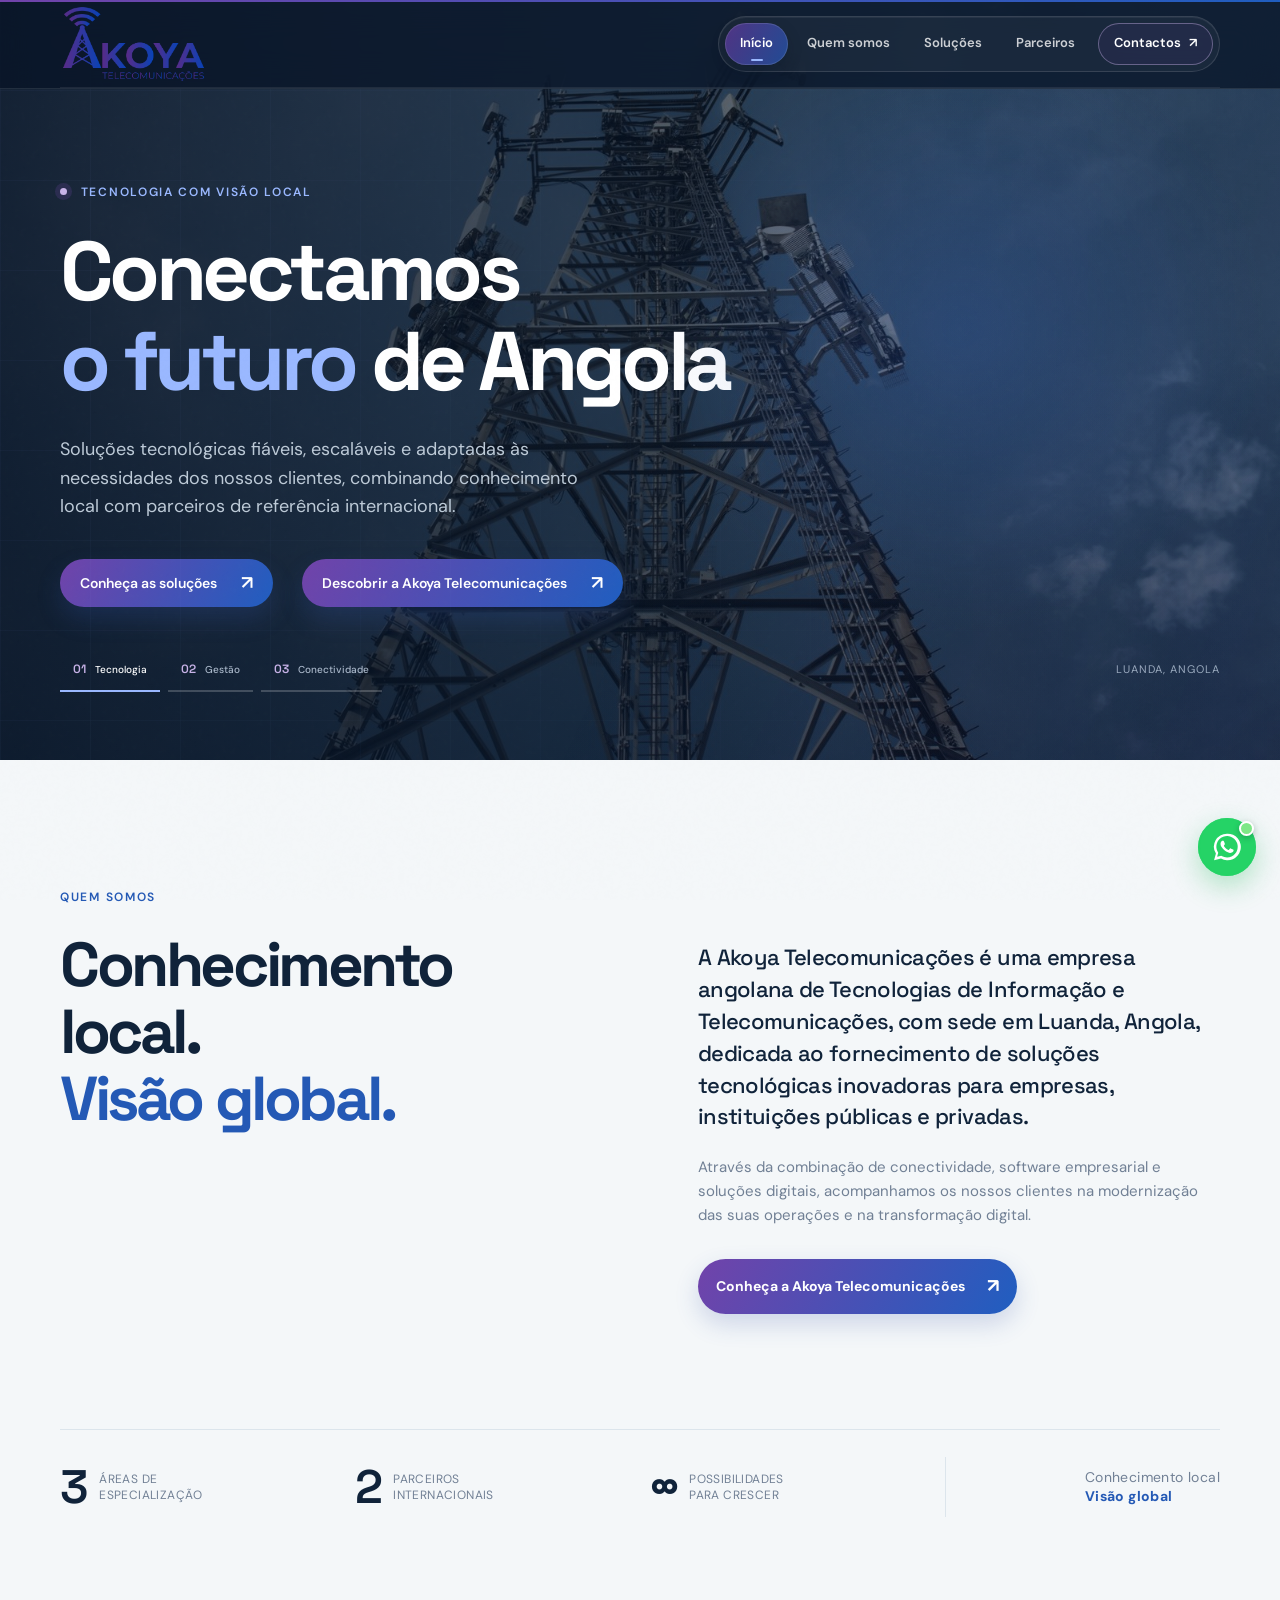
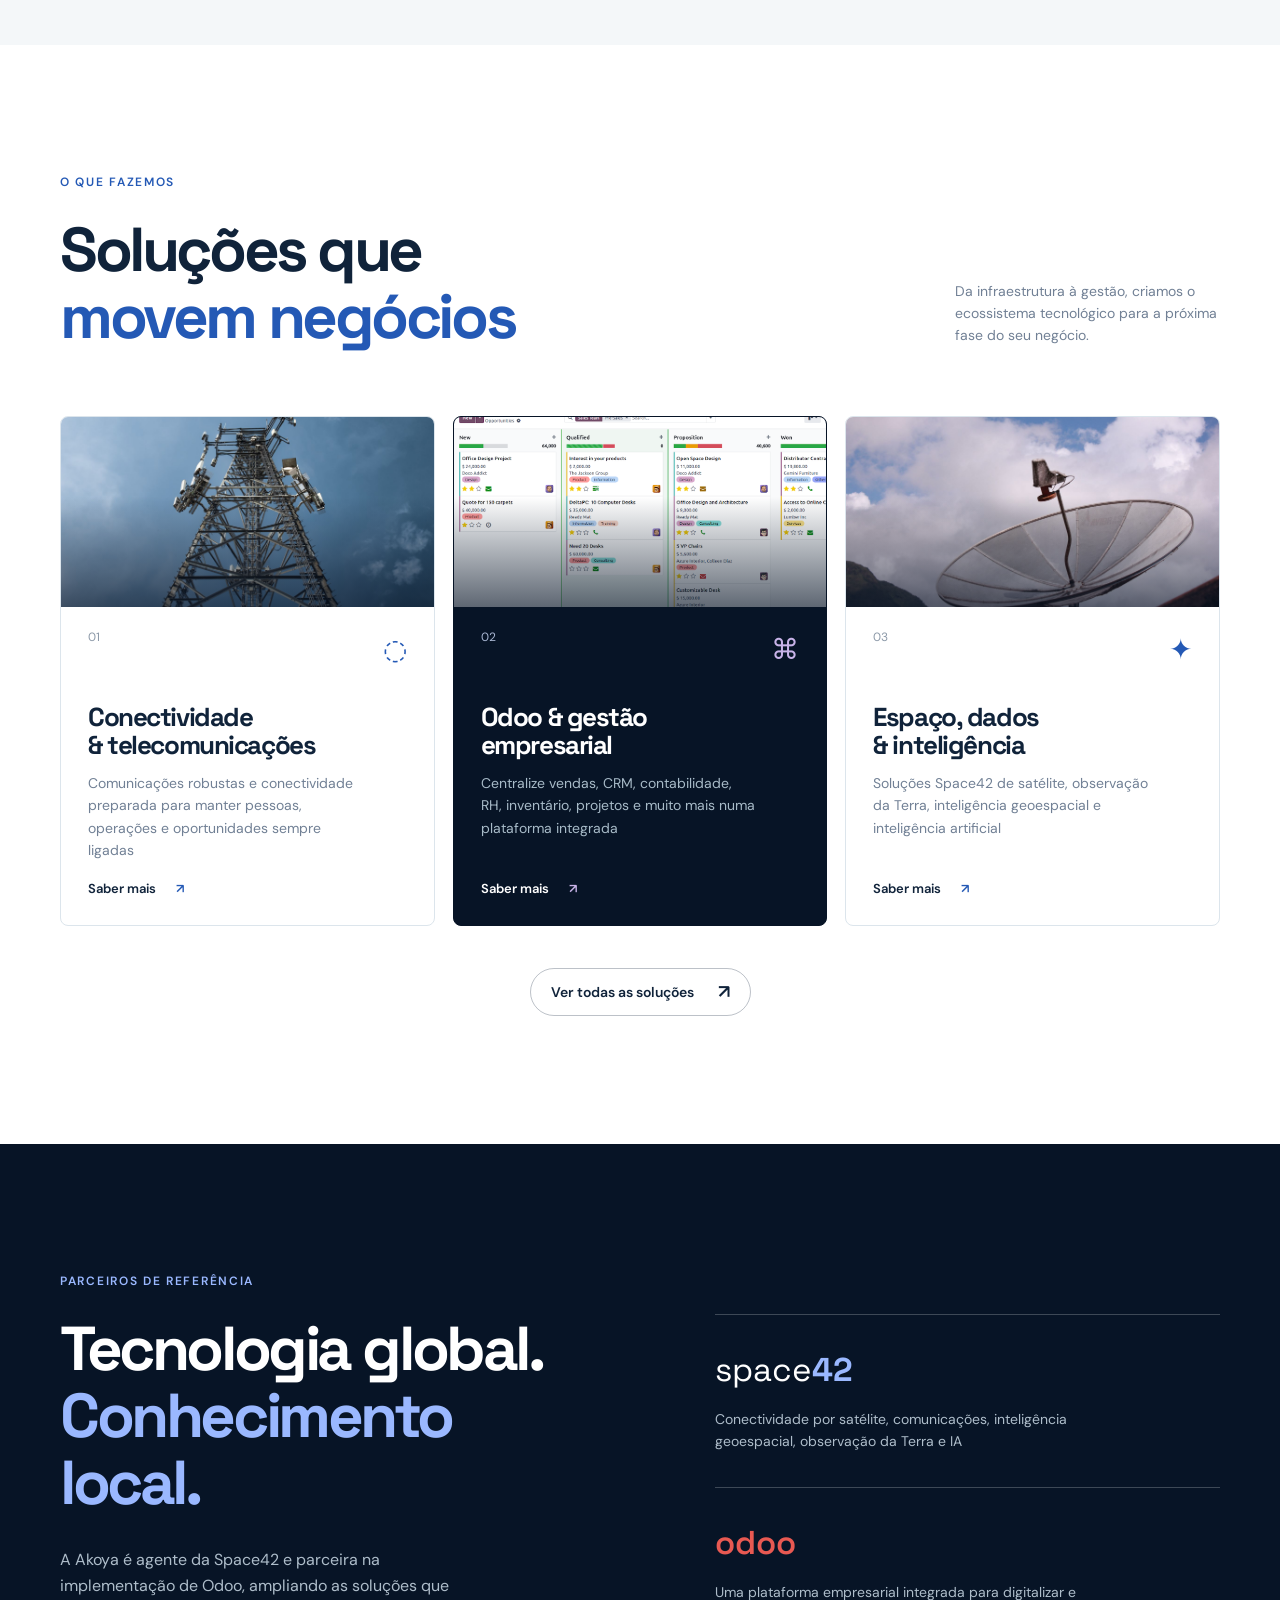
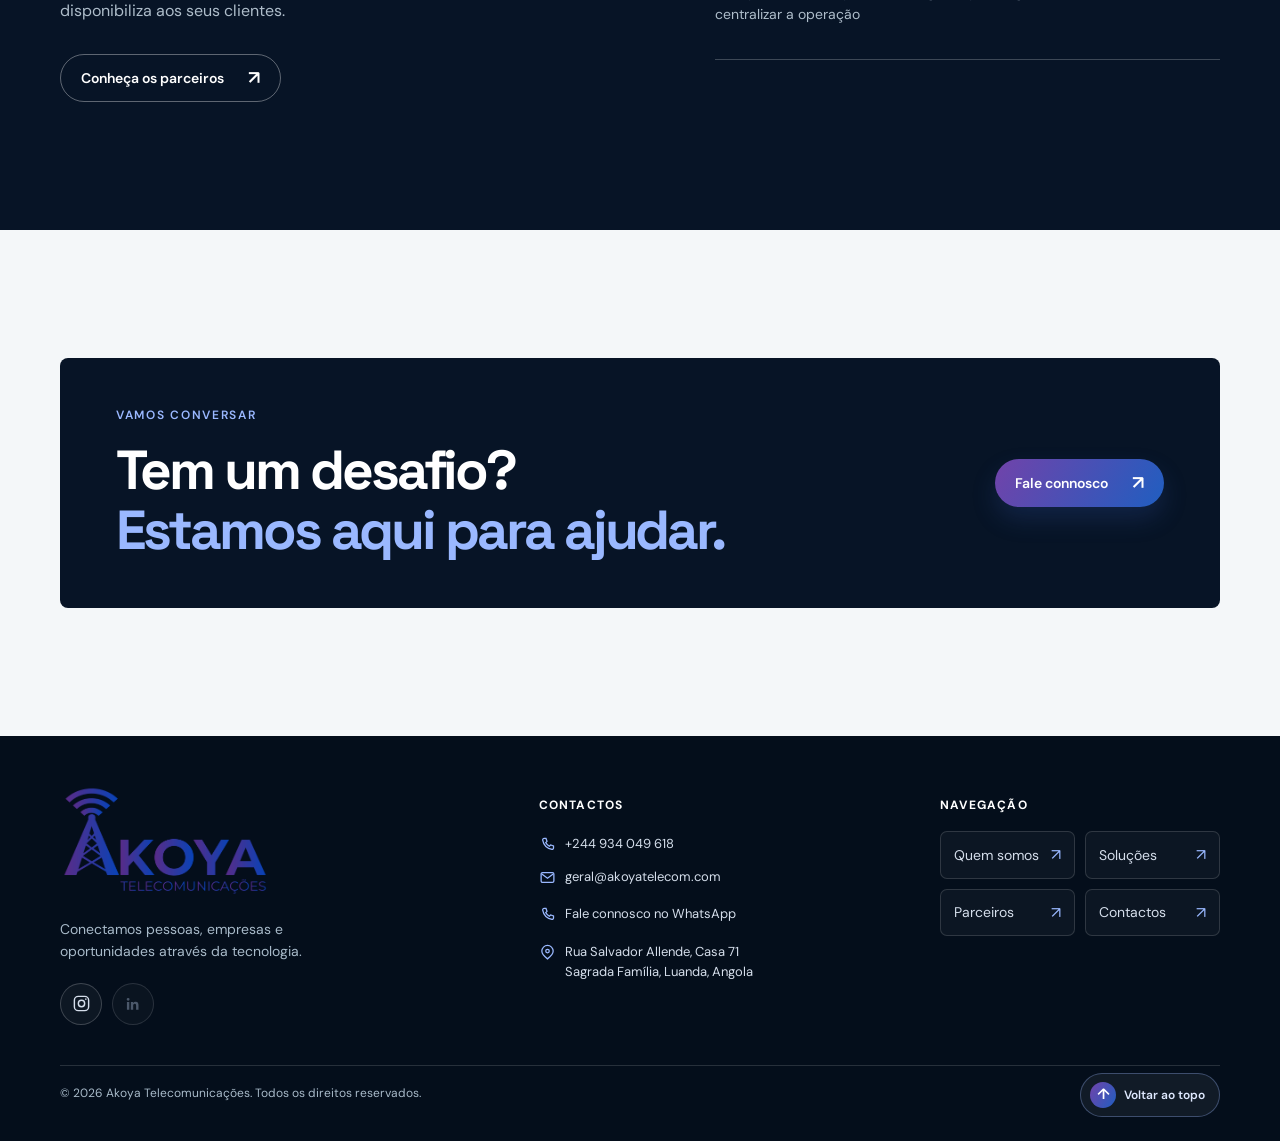
==== index.html @ a9b55200 "Add files via upload First stage" ====
<!DOCTYPE html>
<html lang="pt-PT">
<head>
  <meta charset="UTF-8" />
  <meta name="viewport" content="width=device-width, initial-scale=1.0" />
  <meta name="description" content="Akoya Telecomunicações — soluções de tecnologia, conectividade e transformação digital em Angola." />
  <meta name="theme-color" content="#071426" />
  <title>Akoya Telecomunicações | Tecnologia que conecta oportunidades</title>
  <link rel="preconnect" href="https://fonts.googleapis.com" />
  <link rel="preconnect" href="https://fonts.gstatic.com" crossorigin />
  <link href="https://fonts.googleapis.com/css2?family=DM+Sans:wght@400;500;600;700&family=Space+Grotesk:wght@400;500;600;700&display=swap" rel="stylesheet" />
  <link rel="icon" type="image/png" href="images/akoya_favicon.png?v=4" />
  <link rel="shortcut icon" href="images/akoya_favicon.png?v=4" />
  <link rel="apple-touch-icon" href="images/akoya_favicon.png?v=4" />
  <link rel="manifest" href="manifest.json" />
  <link rel="stylesheet" href="styles.css?v=3" />
</head>
<body>
  <a class="skip-link" href="#conteudo">Ir para o conteúdo</a>
  <div class="site-noise" aria-hidden="true"></div>
  <header class="site-header" id="topo">
    <div class="container nav-wrap">
      <a class="brand" href="index.html" aria-label="Akoya Telecomunicações — página inicial">
        <img class="brand-mark" src="images/akoya_logo.png" alt="Akoya Telecomunicações" />
      </a>
      <button class="menu-toggle" type="button" aria-expanded="false" aria-controls="main-nav" aria-label="Abrir menu">
        <span></span><span></span><span></span>
      </button>
      <nav class="main-nav" id="main-nav" aria-label="Navegação principal">
        <a href="index.html" aria-current="page">Início</a>
        <a href="sobre.html">Quem somos</a>
        <a href="solucoes.html">Soluções</a>
        <a href="parceiros.html">Parceiros</a>
        <a href="contacto.html" class="nav-cta">Contactos <span>↗</span></a>
      </nav>
    </div>
  </header>

  <main id="conteudo">
    <section class="hero section home-hero" id="inicio">
      <div class="hero-grid" aria-hidden="true"><span></span><span></span><span></span><span></span></div>
      <div class="container home-hero-content">
        <div class="hero-slider" role="region" aria-label="Destaques Akoya" aria-live="polite">
          <article class="hero-slide is-active" id="destaque-tecnologia" data-hero-slide>
            <div class="hero-copy">
              <p class="eyebrow"><span class="eyebrow-dot"></span> Tecnologia com visão local</p>
              <h1>Conectamos<br /><em>o futuro</em> de Angola</h1>
              <p class="hero-lead">Soluções tecnológicas fiáveis, escaláveis e adaptadas às necessidades dos nossos clientes, combinando conhecimento local com parceiros de referência internacional.</p>
              <div class="hero-actions">
                <a class="button button-primary" href="solucoes.html">Conheça as soluções <span>↗</span></a>
                <a class="text-link" href="sobre.html">Descobrir a Akoya Telecomunicações <span>↗</span></a>
              </div>
            </div>
            <div class="hero-visual">
              <img class="hero-photo" src="images/telecom-tower.jpg" alt="Torre de telecomunicações contra o céu azul" fetchpriority="high" />
              <div class="hero-photo-shade" aria-hidden="true"></div>
              <span class="visual-label label-a">conectividade</span><span class="visual-label label-b">cobertura</span>
              <div class="visual-card"><span class="pulse"></span><strong>Akoya Telecomunicações</strong><small>Ligada a Angola</small></div>
            </div>
          </article>
          <article class="hero-slide" id="destaque-gestao" data-hero-slide hidden>
            <div class="hero-copy">
              <p class="eyebrow"><span class="eyebrow-dot"></span> Gestão empresarial</p>
              <h1>Uma plataforma.<br /><em>Mais controlo</em><br />para o negócio.</h1>
              <p class="hero-lead">Somos parceiros na implementação de Odoo, uma plataforma integrada para centralizar e digitalizar a operação da sua organização.</p>
              <div class="hero-actions">
                <a class="button button-primary" href="solucoes.html#gestao">Explore Odoo <span>↗</span></a>
                <a class="text-link" href="contacto.html">Fale com a nossa equipa <span>↗</span></a>
              </div>
            </div>
            <div class="hero-visual hero-visual-interface">
              <img class="hero-photo" src="images/odoo-interface.webp" alt="Interface Odoo CRM com oportunidades organizadas por etapa" />
              <div class="hero-photo-shade" aria-hidden="true"></div>
              <span class="visual-label label-a">gestão integrada</span><span class="visual-label label-b">equipas</span>
              <div class="visual-card"><span class="pulse"></span><strong>Odoo</strong><small>Operação integrada</small></div>
            </div>
          </article>
          <article class="hero-slide" id="destaque-conectividade" data-hero-slide hidden>
            <div class="hero-copy">
              <p class="eyebrow"><span class="eyebrow-dot"></span> Conectividade sem fronteiras</p>
              <h1>Ligamos pessoas<br />e oportunidades<br /><em>à distância.</em></h1>
              <p class="hero-lead">Como agente da Space42, a Akoya integra soluções de conectividade por satélite, comunicações, inteligência geoespacial, observação da Terra e inteligência artificial.</p>
              <div class="hero-actions">
                <a class="button button-primary" href="solucoes.html#conectividade">Ver soluções <span>↗</span></a>
                <a class="text-link" href="parceiros.html">Conheça os parceiros <span>↗</span></a>
              </div>
            </div>
            <div class="hero-visual">
              <img class="hero-photo" src="images/space42-satellite.jpg" alt="Antena parabólica para comunicações por satélite" />
              <div class="hero-photo-shade" aria-hidden="true"></div>
              <span class="visual-label label-a">comunicações</span><span class="visual-label label-b">satélite</span>
              <div class="visual-card"><span class="pulse"></span><strong>Space42</strong><small>Parceiro tecnológico</small></div>
            </div>
          </article>
        </div>
        <div class="hero-slider-footer">
          <div class="hero-controls" role="group" aria-label="Escolher destaque">
            <button type="button" data-hero-to="0" aria-controls="destaque-tecnologia" aria-label="Mostrar destaque: Tecnologia local" aria-pressed="true"><span>01</span><small>Tecnologia</small></button>
            <button type="button" data-hero-to="1" aria-controls="destaque-gestao" aria-label="Mostrar destaque: Gestão empresarial" aria-pressed="false"><span>02</span><small>Gestão</small></button>
            <button type="button" data-hero-to="2" aria-controls="destaque-conectividade" aria-label="Mostrar destaque: Conectividade" aria-pressed="false"><span>03</span><small>Conectividade</small></button>
          </div>
          <span class="hero-location">Luanda, Angola</span>
        </div>
      </div>
    </section>

    <section class="about section home-about">
      <div class="container split-layout">
        <div class="section-intro reveal">
          <p class="eyebrow">Quem somos</p>
          <h2>Conhecimento local.<br /><span>Visão global.</span></h2>
        </div>
        <div class="about-copy reveal reveal-delay">
          <p class="lead-text">A Akoya Telecomunicações é uma empresa angolana de Tecnologias de Informação e Telecomunicações, com sede em Luanda, Angola, dedicada ao fornecimento de soluções tecnológicas inovadoras para empresas, instituições públicas e privadas.</p>
          <p>Através da combinação de conectividade, software empresarial e soluções digitais, acompanhamos os nossos clientes na modernização das suas operações e na transformação digital.</p>
          <a class="arrow-link" href="sobre.html">Conheça a Akoya Telecomunicações <span>↗</span></a>
        </div>
      </div>
      <div class="container stats-row reveal">
        <div class="stat"><strong data-count="3">0</strong><span>áreas de<br />especialização</span></div>
        <div class="stat"><strong data-count="2">0</strong><span>parceiros<br />internacionais</span></div>
        <div class="stat"><strong>∞</strong><span>possibilidades<br />para crescer</span></div>
        <div class="stat stat-note"><span>Conhecimento local<br /><b>Visão global</b></span></div>
      </div>
    </section>

    <section class="solutions section home-solutions">
      <div class="container">
        <div class="section-heading reveal">
          <div><p class="eyebrow">O que fazemos</p><h2>Soluções que<br /><span>movem negócios</span></h2></div>
          <p class="heading-note">Da infraestrutura à gestão, criamos o ecossistema tecnológico para a próxima fase do seu negócio.</p>
        </div>
        <div class="solution-grid">
          <article class="solution-card reveal">
            <div class="solution-image">
              <img src="images/telecom-tower.jpg" alt="Torre de telecomunicações vista de baixo" loading="lazy" decoding="async" />
              <div class="solution-image-shade" aria-hidden="true"></div>
            </div>
            <div class="solution-card-content">
              <div class="card-top"><span class="card-number">01</span><span class="card-icon" aria-hidden="true">◌</span></div>
              <h3>Conectividade<br />& telecomunicações</h3>
              <p>Comunicações robustas e conectividade preparada para manter pessoas, operações e oportunidades sempre ligadas</p>
              <a href="solucoes.html#conectividade">Saber mais <span>↗</span></a>
            </div>
          </article>
          <article class="solution-card featured reveal reveal-delay">
            <div class="solution-image">
              <img src="images/odoo-interface.webp" alt="Interface Odoo CRM com oportunidades organizadas por etapa" loading="lazy" decoding="async" />
              <div class="solution-image-shade" aria-hidden="true"></div>
            </div>
            <div class="solution-card-content">
              <div class="card-top"><span class="card-number">02</span><span class="card-icon" aria-hidden="true">⌘</span></div>
              <h3>Odoo & gestão<br />empresarial</h3>
              <p>Centralize vendas, CRM, contabilidade, RH, inventário, projetos e muito mais numa plataforma integrada</p>
              <a href="solucoes.html#gestao">Saber mais <span>↗</span></a>
            </div>
          </article>
          <article class="solution-card reveal">
            <div class="solution-image">
              <img src="images/space42-satellite.jpg" alt="Antena parabólica para comunicações por satélite" loading="lazy" decoding="async" />
              <div class="solution-image-shade" aria-hidden="true"></div>
            </div>
            <div class="solution-card-content">
              <div class="card-top"><span class="card-number">03</span><span class="card-icon" aria-hidden="true">✦</span></div>
              <h3>Espaço, dados<br />& inteligência</h3>
              <p>Soluções Space42 de satélite, observação da Terra, inteligência geoespacial e inteligência artificial</p>
              <a href="solucoes.html#espaco">Saber mais <span>↗</span></a>
            </div>
          </article>
        </div>
        <div class="section-action reveal"><a class="button button-outline-dark" href="solucoes.html">Ver todas as soluções <span>↗</span></a></div>
      </div>
    </section>

    <section class="partner home-partners section">
      <div class="container partner-layout">
        <div class="partner-copy reveal">
          <p class="eyebrow">Parceiros de referência</p>
          <h2>Tecnologia global.<br /><span>Conhecimento local.</span></h2>
          <p>A Akoya é agente da Space42 e parceira na implementação de Odoo, ampliando as soluções que disponibiliza aos seus clientes.</p>
          <a class="button button-outline" href="parceiros.html">Conheça os parceiros <span>↗</span></a>
        </div>
        <div class="partner-list reveal reveal-delay">
          <div class="partner-item"><div class="partner-logo space-logo"><span>space</span><b>42</b></div><p>Conectividade por satélite, comunicações, inteligência geoespacial, observação da Terra e IA</p></div>
          <div class="partner-item"><div class="partner-logo odoo-logo"><span>odoo</span></div><p>Uma plataforma empresarial integrada para digitalizar e centralizar a operação</p></div>
        </div>
      </div>
    </section>

    <section class="home-contact-cta section">
      <div class="container cta-panel reveal">
        <div><p class="eyebrow">Vamos conversar</p><h2>Tem um desafio?<br /><span>Estamos aqui para ajudar.</span></h2></div>
        <a class="button button-primary" href="contacto.html">Fale connosco <span>↗</span></a>
      </div>
    </section>
  </main>

  <footer class="site-footer">
    <div class="container footer-top">
      <div class="footer-brand">
        <a class="brand" href="index.html" aria-label="Akoya Telecomunicações — página inicial"><img class="brand-mark" src="images/akoya_logo.png" alt="Akoya Telecomunicações" /></a>
        <p>Conectamos pessoas, empresas e oportunidades através da tecnologia.</p>
        <div class="footer-socials" role="group" aria-label="Redes sociais">
          <a class="social-link" href="https://www.instagram.com/akoya_telecom?hvrq=MW5yaXhmanpyd3Zjaw==" target="_blank" rel="noopener noreferrer" aria-label="Instagram da Akoya Telecomunicações">
            <svg viewBox="0 0 24 24" fill="none" stroke="currentColor" stroke-width="1.8" aria-hidden="true"><rect x="3" y="3" width="18" height="18" rx="5" /><circle cx="12" cy="12" r="4" /><circle cx="17.5" cy="6.5" r="1" fill="currentColor" stroke="none" /></svg>
          </a>
          <span class="social-link social-link-disabled" role="img" aria-label="LinkedIn da Akoya Telecomunicações — perfil ainda não criado">
            <svg viewBox="0 0 24 24" fill="currentColor" aria-hidden="true"><path d="M5.2 8.5a1.8 1.8 0 1 0 0-3.6 1.8 1.8 0 0 0 0 3.6ZM3.7 10h3v10h-3zm5 0h2.9v1.4h.1a3.2 3.2 0 0 1 2.9-1.6c3.1 0 3.7 2 3.7 4.5V20h-3v-5c0-1.2 0-2.7-1.7-2.7s-2 1.3-2 2.6V20h-3z" /></svg>
          </span>
        </div>
      </div>
      <div class="footer-contact">
        <p class="footer-heading">Contactos</p>
        <a href="tel:+244934049618"><svg class="footer-contact-icon" viewBox="0 0 24 24" fill="none" stroke="currentColor" stroke-width="1.8" aria-hidden="true"><path d="M7.2 3.5h2.7l1.4 4.1-1.8 1.8a15 15 0 0 0 5.1 5.1l1.8-1.8 4.1 1.4v2.7a2 2 0 0 1-2.2 2A16.5 16.5 0 0 1 5.2 5.7a2 2 0 0 1 2-2.2Z"/></svg><span>+244 934 049 618</span></a>
        <a href="mailto:geral@akoyatelecom.com"><svg class="footer-contact-icon" viewBox="0 0 24 24" fill="none" stroke="currentColor" stroke-width="1.8" aria-hidden="true"><rect x="3" y="5" width="18" height="14" rx="2"/><path d="m4 7 8 6 8-6"/></svg><span>geral@akoyatelecom.com</span></a>
        <a class="footer-whatsapp" href="https://wa.me/244934049618?text=Ol%C3%A1%2C%20gostaria%20de%20falar%20com%20a%20Akoya%20Telecomunica%C3%A7%C3%B5es." target="_blank" rel="noopener noreferrer">
          <svg viewBox="0 0 24 24" fill="none" stroke="currentColor" stroke-width="1.8" aria-hidden="true"><path d="M7.2 3.5h2.7l1.4 4.1-1.8 1.8a15 15 0 0 0 5.1 5.1l1.8-1.8 4.1 1.4v2.7a2 2 0 0 1-2.2 2A16.5 16.5 0 0 1 5.2 5.7a2 2 0 0 1 2-2.2Z"/></svg>
          Fale connosco no WhatsApp
        </a>
        <address><svg class="footer-contact-icon footer-address-icon" viewBox="0 0 24 24" fill="none" stroke="currentColor" stroke-width="1.8" aria-hidden="true"><path d="M20 10c0 5-8 11-8 11S4 15 4 10a8 8 0 1 1 16 0Z"/><circle cx="12" cy="10" r="2.5"/></svg><span>Rua Salvador Allende, Casa 71<br />Sagrada Família, Luanda, Angola</span></address>
      </div>
      <nav class="footer-links" aria-labelledby="footer-navigation-title">
        <p class="footer-heading" id="footer-navigation-title">Navegação</p>
        <div class="footer-links-list">
          <a href="sobre.html">Quem somos</a><a href="solucoes.html">Soluções</a><a href="parceiros.html">Parceiros</a><a href="contacto.html">Contactos</a>
        </div>
      </nav>
    </div>
    <div class="container footer-bottom"><span>© <span id="year"></span> Akoya Telecomunicações. Todos os direitos reservados.</span><button class="back-to-top" type="button" data-back-to-top><span aria-hidden="true">↑</span> Voltar ao topo</button></div>
  </footer>
  <a class="whatsapp-float" href="https://wa.me/244934049618?text=Ol%C3%A1%2C%20gostaria%20de%20saber%20mais%20sobre%20as%20solu%C3%A7%C3%B5es%20da%20Akoya%20Telecomunica%C3%A7%C3%B5es." target="_blank" rel="noopener noreferrer" aria-label="Conversar com a Akoya pelo WhatsApp">
    <span class="whatsapp-float-icon" aria-hidden="true">
      <svg viewBox="0 0 24 24"><path d="M12.04 2a9.8 9.8 0 0 0-8.36 14.96L2.3 22l5.2-1.36A9.97 9.97 0 1 0 12.04 2Zm0 17.8a8 8 0 0 1-4.08-1.12l-.29-.17-3.08.81.82-3-.19-.31A8 8 0 1 1 12.04 19.8Zm4.39-5.98c-.24-.12-1.42-.7-1.64-.78-.22-.08-.38-.12-.54.12-.16.24-.62.78-.76.94-.14.16-.28.18-.52.06-.24-.12-1.02-.38-1.94-1.2-.72-.64-1.2-1.43-1.34-1.67-.14-.24-.02-.37.1-.49.1-.1.24-.28.36-.42.12-.14.16-.24.24-.4.08-.16.04-.3-.02-.42-.06-.12-.54-1.3-.74-1.78-.2-.46-.4-.4-.54-.41h-.46c-.16 0-.42.06-.64.3-.22.24-.84.82-.84 2s.86 2.32.98 2.48c.12.16 1.7 2.6 4.12 3.64.58.25 1.02.4 1.37.51.58.18 1.1.16 1.52.1.46-.07 1.42-.58 1.62-1.14.2-.56.2-1.04.14-1.14-.06-.1-.22-.16-.46-.28Z"/></svg>
    </span>
  </a>
  <script src="script.js?v=3"></script>
</body>
</html>
---- styles.css ----
:root {
  --navy: #071426;
  --navy-2: #0b1e35;
  --ink: #10233a;
  --muted: #718095;
  --line: #dce5ec;
  --paper: #f4f7f9;
  --paper-violet: #f4f0f8;
  --white: #fff;
  --brand-blue: #2459b5;
  --brand-violet: #65399e;
  --brand-blue-light: #9ab8ff;
  --brand-violet-light: #c8b3e8;
  --brand-gradient: linear-gradient(120deg, #7143aa, #205ec0);
  --display: "Space Grotesk", sans-serif;
  --body: "DM Sans", sans-serif;
  --header-height: 88px;
  --radius: 8px;
}

* { box-sizing: border-box; }
html { scroll-behavior: smooth; scroll-padding-top: calc(var(--header-height) + 24px); }
body { margin: 0; color: var(--ink); background: var(--white); font-family: var(--body); font-size: 16px; line-height: 1.6; overflow-x: hidden; }
body.menu-open { overflow: hidden; }
img { max-width: 100%; }
a { -webkit-tap-highlight-color: transparent; }
:focus-visible { outline: 3px solid var(--brand-violet-light); outline-offset: 4px; }
.skip-link { position: fixed; z-index: 100; top: 10px; left: 10px; transform: translateY(-150%); padding: 10px 14px; border-radius: 4px; background: var(--brand-violet-light); color: var(--navy); font-weight: 700; text-decoration: none; }
.skip-link:focus { transform: translateY(0); }
.site-noise { position: fixed; inset: 0; opacity: .025; pointer-events: none; z-index: 20; background-image: url("data:image/svg+xml,%3Csvg viewBox='0 0 180 180' xmlns='http://www.w3.org/2000/svg'%3E%3Cfilter id='n'%3E%3CfeTurbulence type='fractalNoise' baseFrequency='.9' numOctaves='4' stitchTiles='stitch'/%3E%3C/filter%3E%3Crect width='100%25' height='100%25' filter='url(%23n)' opacity='.45'/%3E%3C/svg%3E"); }
.container { width: min(1160px, calc(100% - 64px)); margin-inline: auto; }
.section { padding: 128px 0; position: relative; scroll-margin-top: var(--header-height); }

.site-header { position: fixed; z-index: 30; top: 0; width: 100%; color: var(--white); background: rgba(7,20,38,.74); border-bottom: 1px solid rgba(255,255,255,.1); backdrop-filter: blur(18px); transition: background .25s, box-shadow .25s; }
.site-header::before { content: ""; position: absolute; top: 0; left: 0; right: 0; height: 2px; background: var(--brand-gradient); }
.nav-wrap { display: flex; justify-content: space-between; align-items: center; height: var(--header-height); border-bottom: 1px solid rgba(255,255,255,.08); }
.site-header.scrolled { background: rgba(7,20,38,.96); box-shadow: 0 8px 30px rgba(0,0,0,.16); }
.site-header.scrolled .nav-wrap { border-bottom-color: transparent; }
.brand { display: inline-flex; align-items: center; color: inherit; text-decoration: none; }
.brand-mark { display:block; object-fit:contain; object-position:left center; }
.site-header .brand-mark { width:190px; height:80px; }
.main-nav { display: flex; align-items: center; gap: 4px; padding: 6px; border: 1px solid rgba(255,255,255,.12); border-radius: 999px; background: rgba(255,255,255,.045); box-shadow: inset 0 1px 0 rgba(255,255,255,.06); font-size: 13px; }
.main-nav a, .footer-links a { color: inherit; text-decoration: none; transition: color .2s, background .2s, border-color .2s, transform .2s, box-shadow .2s; }
.main-nav a { position: relative; display: inline-flex; align-items: center; justify-content: center; min-height: 42px; padding: 9px 15px; border-radius: 999px; color: rgba(255,255,255,.78); font-weight: 600; white-space: nowrap; }
.main-nav a:hover, .main-nav a.active { color: var(--white); background: rgba(255,255,255,.08); transform: translateY(-1px); }
.main-nav a[aria-current="page"] { color: var(--white); background: linear-gradient(120deg,rgba(101,57,158,.74),rgba(36,89,181,.74)); box-shadow: inset 0 0 0 1px rgba(255,255,255,.12), 0 5px 15px rgba(7,20,38,.2); }
.main-nav a[aria-current="page"]::after { content: ""; position: absolute; left: 50%; bottom: 4px; width: 12px; height: 2px; border-radius: 2px; background: var(--brand-blue-light); transform: translateX(-50%); }
.nav-cta { margin-left: 4px; border: 1px solid rgba(200,179,232,.42); color: var(--white) !important; background: rgba(101,57,158,.12); }
.nav-cta:hover { background: linear-gradient(120deg,#8054b7,#3475d2) !important; box-shadow: 0 10px 24px rgba(57,78,160,.38); }
.nav-cta span { display:inline-block; color: var(--white); margin-left: 8px; transition: transform .2s; }
.nav-cta:hover span { transform: translate(2px,-2px); }
.main-nav .nav-cta[aria-current="page"]::after { display:none; }
.menu-toggle { display: none; width: 44px; height: 44px; place-content: center; gap: 5px; background: transparent; border: 1px solid rgba(255,255,255,.25); border-radius: 50%; color: var(--white); cursor: pointer; }
.menu-toggle span { display: block; width: 22px; height: 2px; background: currentColor; transition: transform .25s, opacity .25s; }
.menu-toggle.is-open span:nth-child(1) { transform: translateY(7px) rotate(45deg); }
.menu-toggle.is-open span:nth-child(2) { opacity: 0; }
.menu-toggle.is-open span:nth-child(3) { transform: translateY(-7px) rotate(-45deg); }

h1, h2, h3, p { margin-top: 0; }
h1, h2, h3 { font-family: var(--display); line-height: 1.08; letter-spacing: -.055em; }
h1 { font-size: clamp(54px, 7vw, 92px); margin-bottom: 28px; max-width: 720px; }
h2 { font-size: clamp(40px, 5vw, 62px); margin-bottom: 0; }
h1 em, h2 span { font-style: normal; color: var(--brand-blue-light); }
.eyebrow { font-size: 12px; letter-spacing: 1.7px; text-transform: uppercase; color: var(--brand-blue-light); font-weight: 600; margin: 0 0 25px; }
.eyebrow-dot { display: inline-block; width: 7px; height: 7px; border-radius: 50%; background: var(--brand-violet-light); margin: 0 9px 1px 0; box-shadow: 0 0 0 5px rgba(128,81,188,.18); }

.hero { min-height: 760px; padding-top: 170px; color: var(--white); overflow: hidden; background: var(--navy); }
.hero::after { content: ""; position: absolute; inset: 0; background: radial-gradient(circle at 75% 43%, rgba(49,91,177,.28), transparent 29%), linear-gradient(115deg, transparent 55%, rgba(101,57,158,.08)); pointer-events: none; }
.hero-grid { position: absolute; inset: 0; opacity: .1; background-image: linear-gradient(rgba(154,184,255,.35) 1px, transparent 1px), linear-gradient(90deg,rgba(154,184,255,.35) 1px,transparent 1px); background-size: 90px 90px; mask-image: linear-gradient(90deg, black, transparent 90%); }
.hero-content { display: grid; grid-template-columns: 1.08fr .92fr; align-items: center; position: relative; z-index: 1; }
.hero-lead { color: #bdcad7; max-width: 530px; font-size: 18px; line-height: 1.6; }
.hero-actions { display: flex; align-items: center; gap: 29px; margin-top: 38px; }
.button { display: inline-flex; align-items: center; justify-content: center; gap: 24px; min-height: 48px; border: 0; border-radius: 99px; padding: 14px 20px; font: 600 14px var(--body); text-decoration: none; cursor: pointer; transition: transform .25s, background .25s, box-shadow .25s; }
.button:hover { transform: translateY(-3px); }
.button span { font-size: 19px; line-height: 0; }
.button-primary { color: var(--white); background: var(--brand-gradient); box-shadow: 0 12px 25px rgba(52,82,167,.24); }
.button-primary:hover { background: linear-gradient(120deg, #8054b7, #3475d2); box-shadow: 0 16px 30px rgba(52,82,167,.32); }
.text-link, .arrow-link { color: var(--white); text-decoration: none; font-size: 14px; }
.text-link span { color: var(--brand-blue-light); margin-left: 9px; font-size: 18px; }
.hero-visual { height: 450px; position: relative; overflow:hidden; border:1px solid rgba(154,184,255,.2); border-radius:var(--radius); background:var(--navy-2); box-shadow:0 24px 60px rgba(0,0,0,.2); }
.hero-photo { position:absolute; inset:0; width:100%; height:100%; object-fit:cover; object-position:32% center; }
.hero-photo-shade { position:absolute; inset:0; background:linear-gradient(0deg,rgba(7,20,38,.84),transparent 48%),linear-gradient(90deg,rgba(7,20,38,.12),rgba(7,20,38,.04) 60%,rgba(7,20,38,.18)); }
.visual-label { position:absolute; z-index:1; font:11px var(--display); letter-spacing:1px; text-transform:uppercase; color:rgba(255,255,255,.85); }
.label-a { top:12%; right:18%; } .label-b { bottom:17%; left:12%; }
.visual-card { position:absolute; z-index:1; bottom:15%; right:7%; padding:13px 18px 14px 16px; background:rgba(15,35,67,.9); border:1px solid rgba(154,184,255,.45); border-radius:5px; display:grid; grid-template-columns:auto 1fr; column-gap:9px; min-width:150px; }
.visual-card .pulse { grid-row:1/3; width:7px; height:7px; margin-top:5px; border-radius:50%; background:var(--brand-violet-light); box-shadow:0 0 0 4px rgba(200,179,232,.18); }
.visual-card strong { font:600 14px var(--display); } .visual-card small { color:#9bb8c6; font-size:11px; }
.hero-footer { position:absolute; z-index:2; bottom:27px; left:0; right:0; display:flex; justify-content:space-between; color:#8192a6; font-size:11px; letter-spacing:1px; text-transform:uppercase; }
.hero-scroll { color:#a9bac5; } .hero-scroll i { color:var(--brand-blue-light); font-style:normal; margin-left:7px; font-size:17px; }

.about { background:var(--paper); }
.about .eyebrow, .solutions .eyebrow, .values .eyebrow, .location-section .eyebrow, .contact .eyebrow { color:var(--brand-blue); }
.about h2 span, .solutions h2 span, .values h2 span { color:var(--brand-blue); }
.split-layout { display:grid; grid-template-columns:1fr 1fr; gap:10%; align-items:start; }
.about-copy { padding-top:54px; max-width:520px; }
.lead-text { font:500 22px/1.45 var(--display); letter-spacing:-.03em; color:var(--ink); }
.about-copy p:not(.lead-text) { color:var(--muted); font-size:15px; }
.arrow-link {
  display:inline-flex;
  align-items:center;
  justify-content:center;
  gap:16px;
  min-height:48px;
  margin-top:17px;
  padding:12px 18px;
  border:0;
  border-radius:99px;
  color:var(--white);
  background:var(--brand-gradient);
  box-shadow:0 10px 24px rgba(52,82,167,.20);
  font-weight:700;
  text-decoration:none;
  transition:transform .25s, background .25s, box-shadow .25s;
}
.arrow-link:hover,
.arrow-link:focus-visible {
  transform:translateY(-3px);
  background:linear-gradient(120deg,#8054b7,#3475d2);
  box-shadow:0 14px 28px rgba(52,82,167,.28);
}
.arrow-link span { color:var(--white); margin-left:6px; font-size:19px; }
.stats-row { display:grid; grid-template-columns:repeat(4,1fr); gap:20px; margin-top:115px; padding-top:27px; border-top:1px solid var(--line); }
.stat { display:flex; align-items:center; gap:14px; }
.stat strong { font:600 47px var(--display); letter-spacing:-.08em; }
.stat span { font-size:12px; line-height:1.35; color:var(--muted); text-transform:uppercase; letter-spacing:.4px; }
.stat-note { justify-content:flex-end; border-left:1px solid var(--line); padding-left:20px; }
.stat-note span { font-size:14px; text-transform:none; } .stat-note b { color:var(--brand-blue); }

.solutions { background:var(--white); }
.section-heading { display:flex; justify-content:space-between; align-items:end; margin-bottom:65px; }
.heading-note { max-width:265px; color:var(--muted); font-size:14px; margin-bottom:4px; }
.solution-grid { display:grid; grid-template-columns:repeat(3,1fr); gap:18px; }
.solution-card { min-height:445px; padding:0; border:1px solid var(--line); border-radius:var(--radius); position:relative; overflow:hidden; display:flex; flex-direction:column; transition:transform .3s, box-shadow .3s; }
.solution-card:hover { transform:translateY(-7px); box-shadow:0 18px 36px rgba(14,39,61,.1); }
.solution-card.featured { background:var(--navy); color:var(--white); border-color:var(--navy); }
.solution-image { position:relative; flex:none; height:190px; overflow:hidden; background:var(--navy-2); }
.solution-image img { display:block; width:100%; height:100%; object-fit:cover; transition:transform .55s; }
.solution-card:hover .solution-image img { transform:scale(1.045); }
.solution-image-shade { position:absolute; inset:0; background:linear-gradient(0deg,rgba(7,20,38,.64),transparent 58%); pointer-events:none; }
.solution-card-content { position:relative; z-index:1; flex:1; display:flex; flex-direction:column; padding:21px 27px 25px; }
.card-top { display:flex; justify-content:space-between; color:#8c99a8; font-size:12px; }
.featured .card-top { color:#aab8d4; } .card-icon { font-size:28px; color:var(--brand-blue); } .featured .card-icon { color:var(--brand-violet-light); }
.solution-card h3 { font-size:26px; margin:30px 0 13px; }
.solution-card p { font-size:14px; color:var(--muted); max-width:275px; margin-bottom:0; } .featured p { color:#a8bbc8; }
.solution-card-content > a { align-self:flex-start; margin-top:auto; padding-top:18px; color:inherit; text-decoration:none; font-size:13px; font-weight:600; }
.solution-card-content > a span { color:var(--brand-blue); margin-left:17px; } .featured .solution-card-content > a span { color:var(--brand-violet-light); }
.partner { background:var(--navy); color:var(--white); }
.partner-layout { display:grid; grid-template-columns:1fr 1fr; gap:13%; align-items:center; }
.partner-copy>p:not(.eyebrow) { color:#aebdca; max-width:420px; margin:30px 0; }
.button-outline { border:1px solid rgba(255,255,255,.35); color:var(--white); background:transparent; } .button-outline:hover { border-color:var(--brand-blue-light); background:rgba(154,184,255,.1); }
.partner-list { border-top:1px solid rgba(255,255,255,.22); }
.partner-item { position:relative; padding:34px 50px 34px 0; border-bottom:1px solid rgba(255,255,255,.22); }
.partner-logo { height:43px; display:flex; align-items:center; margin-bottom:16px; font:600 33px var(--display); }
.space-logo span { font-weight:400; } .space-logo b { color:var(--brand-blue-light); } .odoo-logo { color:#e85952; }
.partner-item p { max-width:370px; color:#aebdca; font-size:14px; margin:0; } .partner-arrow { position:absolute; right:2px; top:47%; color:var(--brand-blue-light); font-size:24px; }

.location-section { background:var(--paper); }
.location-layout { display:grid; grid-template-columns:.82fr 1.18fr; gap:9%; align-items:center; }
.location-copy h2 { margin-bottom:25px; }
.location-copy h2 span { color:var(--brand-blue); }
.location-description { max-width:390px; color:var(--muted); font-size:15px; }
.location-address { display:flex; align-items:flex-start; gap:15px; margin-top:34px; }
.location-pin { display:grid; place-items:center; flex:0 0 42px; width:42px; height:42px; border-radius:50%; background:rgba(36,89,181,.12); color:var(--brand-violet); font-size:25px; line-height:1; }
.location-address strong { display:block; margin:1px 0 7px; font:600 16px var(--display); }
.location-address address { color:var(--muted); font-size:14px; font-style:normal; line-height:1.6; }
.location-actions { display:flex; flex-wrap:wrap; align-items:center; gap:22px; margin-top:29px; }
.location-directions {
  display:inline-flex;
  align-items:center;
  justify-content:center;
  gap:10px;
  min-height:48px;
  padding:12px 18px;
  border:0;
  border-radius:99px;
  color:var(--white);
  background:var(--brand-gradient);
  box-shadow:0 10px 24px rgba(52,82,167,.20);
  font-size:14px;
  font-weight:700;
  text-decoration:none;
  transition:transform .25s, color .25s, background .25s, border-color .25s;
}
.location-directions:hover,
.location-directions:focus-visible {
  transform:translateY(-3px);
  color:var(--white);
  border-color:transparent;
  background:var(--brand-gradient);
}
.location-directions span { margin-left:3px; color:currentColor; font-size:18px; }
.location-map { min-height:430px; overflow:hidden; border:1px solid rgba(16,35,58,.1); border-radius:var(--radius); background:#e2e8e9; box-shadow:0 20px 55px rgba(14,39,61,.12); }
.location-map iframe { display:block; width:100%; min-height:430px; height:100%; border:0; }

.values { background:var(--paper); }
.values-grid { display:grid; grid-template-columns:repeat(5,1fr); gap:20px; margin-top:66px; }
.value { border-top:2px solid #cdd8e0; padding-top:17px; } .value span { font:12px var(--display); color:var(--brand-blue); }
.value h3 { font-size:24px; letter-spacing:-.04em; margin:24px 0 12px; } .value p { font-size:13px; line-height:1.55; color:var(--muted); }
.contact { background:var(--paper-violet); }
.contact-layout { display:grid; grid-template-columns:1fr 1fr; gap:15%; }
.contact h2 { font-size:clamp(44px,5vw,70px); margin:0 0 28px; } .contact h2 em { color:var(--brand-violet); }
.contact-copy>p:not(.eyebrow) { max-width:390px; color:#4f4264; }
.contact-details { display:grid; gap:8px; margin-top:40px; font-family:var(--display); font-weight:600; }
.contact-details a { display:flex; align-items:center; gap:12px; width:fit-content; color:var(--navy); text-decoration:none; font-size:17px; }
.contact-details a:hover { color:var(--brand-blue); }
.contact-details > span { font:13px var(--body); color:#4f4264; }
.contact-address { display:flex; align-items:flex-start; gap:12px; }
.contact-address .contact-icon { margin-top:2px; }
.contact-icon { width:20px; height:20px; flex:none; color:var(--brand-blue); }
.contact-form { padding:28px 30px; background:rgba(255,255,255,.2); border:1px solid rgba(7,20,38,.13); border-radius:5px; }
.contact-form label { display:block; font-size:12px; font-weight:700; color:#4b3b64; text-transform:uppercase; letter-spacing:1px; margin-bottom:22px; }
.contact-form input, .contact-form textarea { display:block; width:100%; min-height:44px; border:0; border-bottom:1px solid rgba(7,20,38,.35); background:transparent; padding:10px 0; color:var(--navy); font:16px var(--body); outline:0; resize:vertical; }
.contact-form input::placeholder, .contact-form textarea::placeholder { color:#79698f; } .contact-form input:focus, .contact-form textarea:focus { border-color:var(--brand-blue); }
.contact-form .button { margin-top:3px; } .form-status { font-size:13px; margin:14px 0 0; color:var(--navy); min-height:20px; }

.site-footer { background:#040e1b; color:#a8bac9; padding:48px 0 24px; }
.footer-top { display:grid; grid-template-columns:minmax(0,1.25fr) minmax(210px,.85fr) minmax(280px,1fr); gap:56px; align-items:start; padding-bottom:40px; }
.footer-brand .brand { color:var(--white); }
.site-footer .brand-mark { width:210px; height:auto; }
.footer-brand p { max-width:280px; margin:12px 0 0; font-size:14px; line-height:1.6; }
.footer-contact { display:flex; flex-direction:column; align-items:flex-start; gap:7px; min-width:0; }
.footer-contact .footer-heading { margin-bottom:9px; }
.footer-contact a, .footer-contact address { color:#d5deeb; font-size:13px; line-height:1.55; text-decoration:none; }
.footer-contact a { display:flex; align-items:center; gap:9px; min-height:26px; }
.footer-contact address { display:flex; align-items:flex-start; gap:9px; margin-top:5px; font-style:normal; }
.footer-contact-icon { width:17px; height:17px; flex:none; color:var(--brand-blue-light); }
.footer-address-icon { margin-top:2px; }
.footer-contact a:hover { color:var(--white); }
.footer-contact address { margin-top:5px; font-style:normal; }
.footer-whatsapp { display:inline-flex; align-items:center; gap:9px; margin:4px 0 3px; }
.footer-whatsapp svg { width:17px; height:17px; fill:none; stroke:var(--brand-blue-light); flex:none; }
.footer-links { justify-self:end; min-width:280px; }
.footer-heading { margin:12px 0 16px; color:var(--white); font-size:12px; font-weight:700; letter-spacing:1.2px; text-transform:uppercase; }
.footer-links-list { display:grid; grid-template-columns:repeat(2, minmax(0, 1fr)); gap:10px; font-size:14px; }
.footer-links-list a { display:flex; align-items:center; justify-content:space-between; min-height:46px; padding:10px 13px; border:1px solid rgba(255,255,255,.14); border-radius:7px; color:#d5deeb; background:rgba(255,255,255,.035); }
.footer-links-list a::after { content:"\2197"; margin-left:12px; color:var(--brand-blue-light); font-size:16px; transition:transform .2s; }
.footer-links-list a:hover { color:var(--white); border-color:rgba(154,184,255,.55); background:linear-gradient(120deg,rgba(101,57,158,.28),rgba(36,89,181,.28)); }
.footer-links-list a:hover::after { transform:translate(2px,-2px); }
.footer-socials { display:flex; gap:10px; margin-top:20px; }
.social-link { display:grid; place-items:center; width:42px; height:42px; border:1px solid rgba(255,255,255,.2); border-radius:50%; color:#d5deeb; background:rgba(255,255,255,.04); }
.social-link svg { width:19px; height:19px; }
.footer-socials a { transition:color .2s, background .2s, border-color .2s, transform .2s; }
.footer-socials a:hover { transform:translateY(-2px); border-color:var(--brand-blue-light); color:var(--white); background:var(--brand-gradient); }
.social-link-disabled { color:#718095; opacity:.65; }
.footer-bottom { display:flex; justify-content:space-between; gap:24px; padding-top:18px; border-top:1px solid rgba(255,255,255,.14); font-size:12px; }
.footer-bottom a { color:var(--brand-blue-light); text-decoration:none; white-space:nowrap; }
.back-to-top {
  display: inline-flex;
  align-items: center;
  gap: 8px;
  min-height: 40px;
  margin-top: -11px;
  padding: 8px 14px 8px 9px;
  border: 1px solid rgba(154,184,255,.32);
  border-radius: 999px;
  color: #dfe9ff;
  background: rgba(255,255,255,.055);
  font: 600 12px var(--body);
  cursor: pointer;
  transition: color .2s, background .2s, border-color .2s, transform .2s;
}
.back-to-top span {
  display: grid;
  place-items: center;
  width: 26px;
  height: 26px;
  border-radius: 50%;
  color: var(--white);
  background: var(--brand-gradient);
  font-size: 15px;
  line-height: 1;
}
.back-to-top:hover,
.back-to-top:focus-visible {
  color: var(--white);
  border-color: var(--brand-blue-light);
  background: rgba(154,184,255,.1);
  transform: translateY(-2px);
}

.whatsapp-float {
  position: fixed;
  z-index: 40;
  right: 24px;
  bottom: 24px;
  display: grid;
  place-items: center;
  width: 58px;
  height: 58px;
  padding: 0;
  border: 0;
  border-radius: 999px;
  color: #fff;
  background: #25d366;
  box-shadow: 0 10px 28px rgba(32,184,88,.32);
  text-decoration: none;
  isolation: isolate;
  transition: transform .25s, box-shadow .25s, background .25s;
  animation: whatsapp-arrive .7s cubic-bezier(.2,.8,.2,1) both, whatsapp-waves 3.2s ease-out 1.4s infinite;
}
.whatsapp-float::after {
  content: "";
  position: absolute;
  right: 2px;
  top: 3px;
  width: 11px;
  height: 11px;
  border: 2px solid #fff;
  border-radius: 50%;
  background: #7ee787;
  box-shadow: 0 2px 6px rgba(7,20,38,.24);
}
.whatsapp-float::before {
  content: "";
  position: absolute;
  inset: 0;
  z-index: -1;
  border: 2px solid rgba(37,211,102,.72);
  border-radius: 50%;
  animation: whatsapp-wave 3.2s ease-out 1.4s infinite;
}
.whatsapp-float:hover,
.whatsapp-float:focus-visible {
  transform: translateY(-3px) scale(1.04);
  background: #25d366;
  box-shadow: 0 18px 44px rgba(7,20,38,.34), 0 0 0 8px rgba(32,184,88,.10);
  animation-play-state: paused;
}
.whatsapp-float-icon {
  display: grid;
  place-items: center;
  width: 58px;
  height: 58px;
  border-radius: 50%;
  color: #fff;
  background: transparent;
}
.whatsapp-float-icon svg {
  width: 32px;
  height: 32px;
  fill: currentColor;
}
.whatsapp-float-label { display:none; }
@keyframes whatsapp-arrive {
  from { opacity:0; transform:translateY(18px) scale(.82); }
  to { opacity:1; transform:translateY(0) scale(1); }
}
@keyframes whatsapp-waves {
  0%, 72%, 100% { transform: translateY(0) scale(1); }
  76% { transform: translateY(-2px) scale(1.035); }
  80% { transform: translateY(0) scale(.98); }
  84% { transform: translateY(-1px) scale(1.02); }
  88% { transform: translateY(0) scale(1); }
}
@keyframes whatsapp-wave {
  0%, 65%, 100% { opacity: 0; transform: scale(.82); }
  72% { opacity: .75; }
  88% { opacity: 0; transform: scale(1.65); }
}

.reveal { opacity:0; transform:translateY(20px); transition:opacity .75s ease, transform .75s ease; }
.reveal.visible { opacity:1; transform:none; } .reveal-delay { transition-delay:.15s; }

@media (max-width: 850px) {
  :root { --header-height: 74px; }
  .container { width:min(100% - 40px, 600px); }
  .section { padding:90px 0; }
  .site-header .brand-mark { width:165px; height:70px; }
  .menu-toggle { display:grid; }
  .main-nav { display:none; position:absolute; left:20px; right:20px; top:calc(var(--header-height) + 8px); padding:12px; background:rgba(7,20,38,.98); border:1px solid rgba(255,255,255,.15); border-radius:18px; flex-direction:column; align-items:stretch; gap:4px; box-shadow:0 20px 48px rgba(0,0,0,.34); }
  .main-nav.open { display:flex; }
  .main-nav a { min-height:48px; display:flex; align-items:center; justify-content:flex-start; padding:10px 15px; border-radius:12px; }
  .main-nav a[aria-current="page"]::after { left:auto; right:15px; bottom:50%; transform:translateY(50%); }
  .nav-cta { margin:5px 0 0; justify-content:center !important; text-align:center; }
  .hero { min-height:780px; padding-top:130px; }
  .hero-content, .split-layout, .partner-layout, .location-layout, .contact-layout { grid-template-columns:1fr; gap:40px; }
  .hero-visual { height:330px; order:2; transform:scale(.8); transform-origin:top left; width:125%; }
  .hero-visual.reveal { transform:translateY(20px) scale(.8); }
  .hero-visual.reveal.visible { transform:scale(.8); }
  .hero-footer { bottom:20px; } .hero-scroll { display:none; }
  h1 { font-size:clamp(53px,14vw,80px); }
  .about-copy { padding-top:0; }
  .stats-row { grid-template-columns:1fr 1fr; margin-top:70px; gap:25px; }
  .stat-note { justify-content:flex-start; border-left:0; padding-left:0; }
  .section-heading { display:block; margin-bottom:42px; } .heading-note { margin-top:25px; }
  .solution-grid { grid-template-columns:1fr; } .solution-card { min-height:335px; }
  .location-map, .location-map iframe { min-height:360px; }
  .values-grid { grid-template-columns:1fr 1fr; gap:38px 20px; margin-top:45px; }
  .value:last-child { grid-column:1/-1; max-width:calc(50% - 10px); }
  .partner-list { margin-top:10px; } .contact-form { margin-top:0; }
  .footer-top { grid-template-columns:1fr 1fr; gap:28px; }
  .footer-brand { grid-column:1/-1; }
  .footer-links { min-width:250px; }
  .footer-bottom { align-items:flex-start; }
}

@media (max-width: 480px) {
  .container { width:calc(100% - 32px); }
  .whatsapp-float {
    right: 16px;
    bottom: 16px;
    width: 58px;
    height: 58px;
    min-height: 58px;
    padding: 0;
  }
  .whatsapp-float-icon {
    width: 52px;
    height: 52px;
  }
  .whatsapp-float-label {
    position: absolute;
    width: 1px;
    height: 1px;
    overflow: hidden;
    clip: rect(0 0 0 0);
    clip-path: inset(50%);
    white-space: nowrap;
  }
  .hero-actions { align-items:stretch; flex-direction:column; gap:14px; }
  .hero-actions .button { width:100%; } .text-link { padding:8px 0; }
  .hero-visual { height:280px; }
  .hero-visual.reveal { transform:translateY(20px) scale(.67); }
  .hero-visual.reveal.visible { transform:scale(.67); }
  .hero-footer { font-size:9px; }
  .stats-row { grid-template-columns:1fr; } .stat-note { margin-top:10px; padding-top:20px; border-top:1px solid var(--line); }
.values-grid { grid-template-columns:1fr; } .value:last-child { grid-column:auto; max-width:none; }
  .footer-top { grid-template-columns:1fr; gap:30px; }
  .site-footer .brand-mark { width:190px; }
  .footer-brand p { margin-top:8px; }
  .footer-links { justify-self:start; min-width:0; width:100%; }
  .footer-heading { margin-top:0; }
  .footer-links-list { max-width:360px; }
  .footer-bottom { flex-direction:column; gap:10px; }
  .contact-form { padding:24px 20px; }
}

@media (prefers-reduced-motion: reduce) {
  html { scroll-behavior:auto; }
  *, *::before, *::after { transition-duration:.01ms !important; animation-duration:.01ms !important; animation-iteration-count:1 !important; }
  .reveal { opacity:1; transform:none; }
}

.home-hero { min-height:760px; padding-bottom:40px; isolation:isolate; }
.home-hero::after, .home-hero .hero-grid { z-index:1; }
.home-hero .hero-grid { pointer-events:none; }
.home-hero-content { position:static; z-index:auto; }
.hero-slider { min-height:450px; }
.hero-slide { display:grid; grid-template-columns:1fr; align-items:center; min-height:450px; animation:hero-enter .35s ease both; }
.hero-slide[hidden] { display:none; }
.hero-slide .hero-visual { position:absolute; inset:0; z-index:0; width:auto; height:auto; border:0; border-radius:0; box-shadow:none; transform:none; }
.home-hero .hero-slide .hero-photo-shade { background:linear-gradient(90deg,rgba(7,20,38,.92),rgba(7,20,38,.7) 52%,rgba(7,20,38,.38)),linear-gradient(0deg,rgba(7,20,38,.35),transparent 55%); }
.hero-slide .hero-visual-interface .hero-photo { object-fit:cover; object-position:center; padding:0; }
.hero-slide .visual-label, .hero-slide .visual-card { display:none; }
.hero-copy { position:relative; z-index:2; max-width:680px; }
.hero-copy h1 { font-size:clamp(50px,6.5vw,84px); }
.hero-slider-footer { position:relative; z-index:2; display:flex; justify-content:space-between; align-items:center; gap:24px; margin-top:28px; }
.hero-controls { display:flex; align-items:center; gap:8px; }
.hero-actions .button-primary, .hero-actions .text-link { color:var(--white); background:var(--brand-gradient); box-shadow:0 12px 25px rgba(52,82,167,.24); transition:transform .25s,background .25s,box-shadow .25s; }
.hero-actions .button-primary:hover, .hero-actions .text-link:hover, .hero-actions .button-primary:focus-visible, .hero-actions .text-link:focus-visible { background:linear-gradient(120deg,#8054b7,#3475d2); box-shadow:0 16px 30px rgba(52,82,167,.32); transform:translateY(-3px); }
.hero-actions .text-link { display:inline-flex; align-items:center; justify-content:center; gap:24px; min-height:48px; padding:14px 20px; border:0; border-radius:99px; font:600 14px var(--body); text-decoration:none; }
.hero-actions .text-link span { color:var(--white); margin-left:0; font-size:19px; line-height:0; transition:transform .2s; }
.hero-actions .text-link:hover span, .hero-actions .text-link:focus-visible span { transform:translate(2px,-2px); }
.hero-controls button { display:flex; align-items:center; gap:9px; min-height:44px; padding:8px 13px; border:0; border-bottom:2px solid rgba(255,255,255,.2); background:transparent; color:#aab8ca; font:500 12px var(--body); cursor:pointer; transition:color .2s,border-color .2s; }
.hero-controls button span { color:var(--brand-violet-light); font:600 12px var(--display); }
.hero-controls button[aria-pressed="true"], .hero-controls button:hover { border-bottom-color:var(--brand-blue-light); color:var(--white); }
.hero-controls button:focus-visible { outline-offset:2px; }
.hero-location { color:#9aaabe; font-size:11px; letter-spacing:1px; text-transform:uppercase; }
@keyframes hero-enter { from { opacity:.4; } to { opacity:1; } }

.main-nav a[aria-current="page"] { color:var(--white); }
.hero-visual-interface { background:#fff; }
.hero-visual-interface .hero-photo { object-fit:contain; object-position:center; padding:16px; }
.hero-visual-interface .hero-photo-shade { background:linear-gradient(0deg,rgba(7,20,38,.55),transparent 30%); }
.hero-visual-interface .visual-label { display:none; }
.service-panel-image-interface { background:#fff; }
.service-panel-image.service-panel-image-interface img, .partner-feature-image.partner-feature-image-interface img { object-fit:contain; padding:18px; background:#fff; }
.page-hero { min-height:380px; padding:165px 0 86px; overflow:hidden; background:var(--navy); color:var(--white); }
.page-hero::after { content:""; position:absolute; inset:0; pointer-events:none; background:radial-gradient(circle at 85% 40%,rgba(49,91,177,.2),transparent 30%),linear-gradient(115deg,transparent 58%,rgba(101,57,158,.08)); }
.page-hero-content { position:relative; z-index:1; }
.page-hero h1 { max-width:900px; margin-bottom:22px; }
.page-hero-content > p:last-child { max-width:650px; margin:0; color:#bdcad7; font-size:17px; }
.company-story { background:var(--paper); }
.company-copy { max-width:850px; }
.company-copy h2 { margin:0 0 34px; }
.company-copy h2 span, .service-panel-copy h2 span, .statement-card h2 span { color:var(--brand-blue); }
.company-copy p:not(.eyebrow) { margin-bottom:21px; color:#536276; font-size:16px; line-height:1.8; }
.company-copy p:nth-of-type(2) { font:500 20px/1.55 var(--display); color:var(--ink); }
.statements { background:var(--white); }
.statement-grid { display:grid; grid-template-columns:1fr 1fr; gap:20px; }
.statement-card { padding:38px; border:1px solid var(--line); border-radius:var(--radius); background:var(--paper); }
.statement-card .eyebrow { color:var(--brand-blue); }
.statement-card h2 { margin:0 0 22px; font-size:clamp(34px,4vw,48px); }
.statement-card > p:last-child { margin-bottom:0; color:var(--muted); font-size:15px; }
.statement-card-dark { background:var(--navy); color:var(--white); border-color:var(--navy); }
.statement-card-dark .eyebrow { color:var(--brand-blue-light); }
.statement-card-dark h2 span { color:var(--brand-blue-light); }
.statement-card-dark > p:last-child, .statement-card-dark > p:not(.eyebrow) { color:#bdcad7; }

.service-explorer { background:var(--white); }
.service-explorer .eyebrow, .company-story .eyebrow, .partners-page .eyebrow { color:var(--brand-blue); }
.service-explorer h2 span { color:var(--brand-blue); }
.service-tabs { display:flex; gap:10px; margin:0 0 28px; border-bottom:1px solid var(--line); }
.service-tabs button { display:flex; justify-content:space-between; align-items:center; gap:16px; min-height:56px; padding:12px 18px; border:0; border-bottom:2px solid transparent; background:transparent; color:var(--muted); font:600 14px var(--body); cursor:pointer; transition:color .2s,border-color .2s; }
.service-tabs button span { color:#98a3b2; font:500 11px var(--display); }
.service-tabs button[aria-selected="true"] { border-bottom-color:var(--brand-violet); color:var(--brand-blue); }
.service-tabs button[aria-selected="true"] span { color:var(--brand-violet); }
.service-tabs button:focus-visible { outline-offset:2px; }
.js .service-panel:not(.is-active) { display:none; }
.service-panel { display:grid; grid-template-columns:.9fr 1.1fr; align-items:center; gap:8%; min-height:380px; }
.service-panel-copy { max-width:500px; }
.service-panel-copy h2 { margin:0 0 22px; font-size:clamp(36px,4.4vw,56px); }
.service-panel-copy > p:not(.eyebrow) { margin-bottom:27px; color:var(--muted); font-size:16px; line-height:1.75; }
.service-panel-image { min-height:360px; position:relative; overflow:hidden; border-radius:var(--radius); background:var(--navy-2); box-shadow:0 20px 55px rgba(14,39,61,.12); }
.service-panel-image img { position:absolute; inset:0; width:100%; height:100%; object-fit:cover; }
.partners-page { background:var(--paper); }
.partners-list { display:grid; gap:60px; }
.partner-feature { display:grid; grid-template-columns:1fr 1fr; align-items:center; gap:9%; padding-bottom:60px; border-bottom:1px solid var(--line); }
.partner-feature:last-child { padding-bottom:0; border-bottom:0; }
.partner-feature-reverse .partner-feature-copy { order:2; }
.partner-feature-reverse .partner-feature-image { order:1; }
.partner-feature-copy { max-width:500px; }
.partner-feature-copy h2 { margin:12px 0 23px; font-size:clamp(36px,4.5vw,56px); }
.partner-feature-copy h2 span { color:var(--brand-blue); }
.partner-feature-copy > p:not(.eyebrow) { color:var(--muted); font-size:15px; line-height:1.75; }
.partner-feature-copy .partner-logo { margin:0 0 20px; }
.partner-feature-copy .space-logo b { color:var(--brand-blue); }
.partner-feature-image { height:380px; position:relative; overflow:hidden; border-radius:var(--radius); background:var(--navy-2); }
.partner-feature-image img { width:100%; height:100%; object-fit:cover; }

.button-outline-dark { border:1px solid rgba(16,35,58,.28); color:var(--ink); background:transparent; }
.button-outline-dark:hover { border-color:var(--brand-blue); background:rgba(36,89,181,.06); }
.section-action { display:flex; justify-content:center; margin-top:42px; }
.home-contact-cta { background:var(--paper); }
.cta-panel { display:flex; justify-content:space-between; align-items:center; gap:30px; padding:48px 56px; border-radius:var(--radius); background:var(--navy); color:var(--white); }
.cta-panel h2 { font-size:clamp(34px,4.5vw,55px); }
.cta-panel h2 span { color:var(--brand-blue-light); }
.cta-panel .eyebrow { margin-bottom:16px; }
.cta-panel .button { flex:none; }

@media (max-width: 850px) {
  .home-hero { min-height:760px; padding-top:130px; }
  .hero-slider { min-height:0; }
  .hero-slide { grid-template-columns:1fr; gap:22px; }
  .hero-copy h1 { font-size:clamp(50px,10vw,76px); }
  .hero-slide .hero-visual { order:2; }
  .hero-slider-footer { margin-top:22px; }
  .hero-controls button { padding:8px 10px; }
  .statement-grid, .service-panel, .partner-feature { grid-template-columns:1fr; gap:34px; }
  .partner-feature-reverse .partner-feature-copy, .partner-feature-reverse .partner-feature-image { order:initial; }
  .service-panel-image { min-height:320px; }
  .partners-list { gap:42px; }
  .partner-feature { padding-bottom:42px; }
  .cta-panel { padding:38px 32px; }
}

@media (max-width: 480px) {
  .home-hero { min-height:800px; }
  .hero-slider-footer { align-items:flex-start; flex-direction:column; gap:12px; }
  .hero-actions .text-link { align-self:flex-start; }
  .hero-controls { width:100%; justify-content:space-between; gap:2px; }
  .hero-controls button { flex-direction:column; align-items:flex-start; gap:2px; padding:7px 5px; font-size:11px; }
  .hero-location { display:none; }
  .page-hero { min-height:340px; padding:136px 0 68px; }
  .page-hero h1 { font-size:clamp(43px,12vw,60px); }
  .statement-card { padding:28px 24px; }
  .service-tabs { gap:0; overflow-x:auto; }
  .service-tabs button { flex:none; gap:8px; padding-inline:11px; font-size:12px; }
  .service-panel-image, .partner-feature-image { min-height:260px; height:260px; }
  .cta-panel { align-items:flex-start; flex-direction:column; padding:32px 24px; }
}

@media (max-width: 600px) {
  .footer-top { grid-template-columns:1fr; gap:30px; }
  .site-footer .brand-mark { width:190px; }
  .footer-brand p { max-width:100%; margin-top:8px; }
  .footer-links { justify-self:start; min-width:0; width:100%; }
  .footer-heading { margin-top:0; }
  .footer-bottom { flex-direction:column; align-items:flex-start; gap:14px; }
  .back-to-top { margin-top:0; }
}
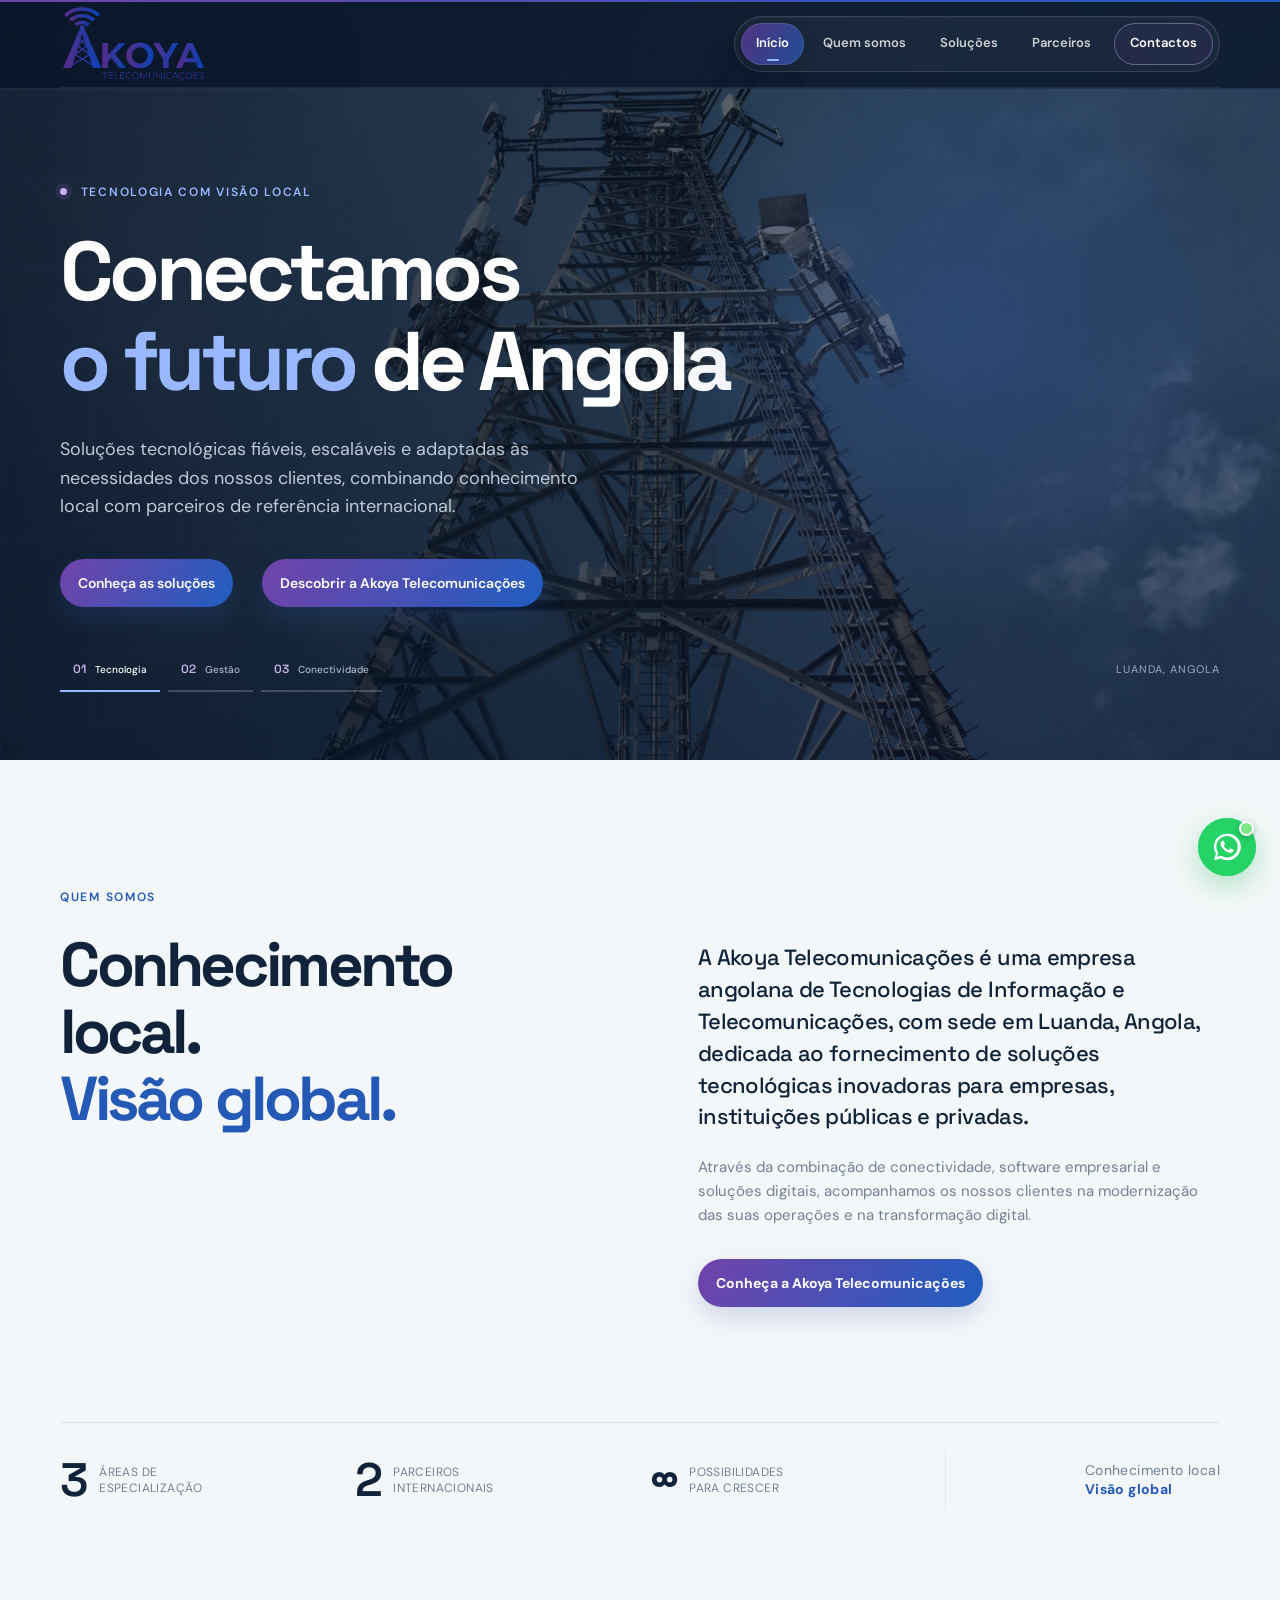
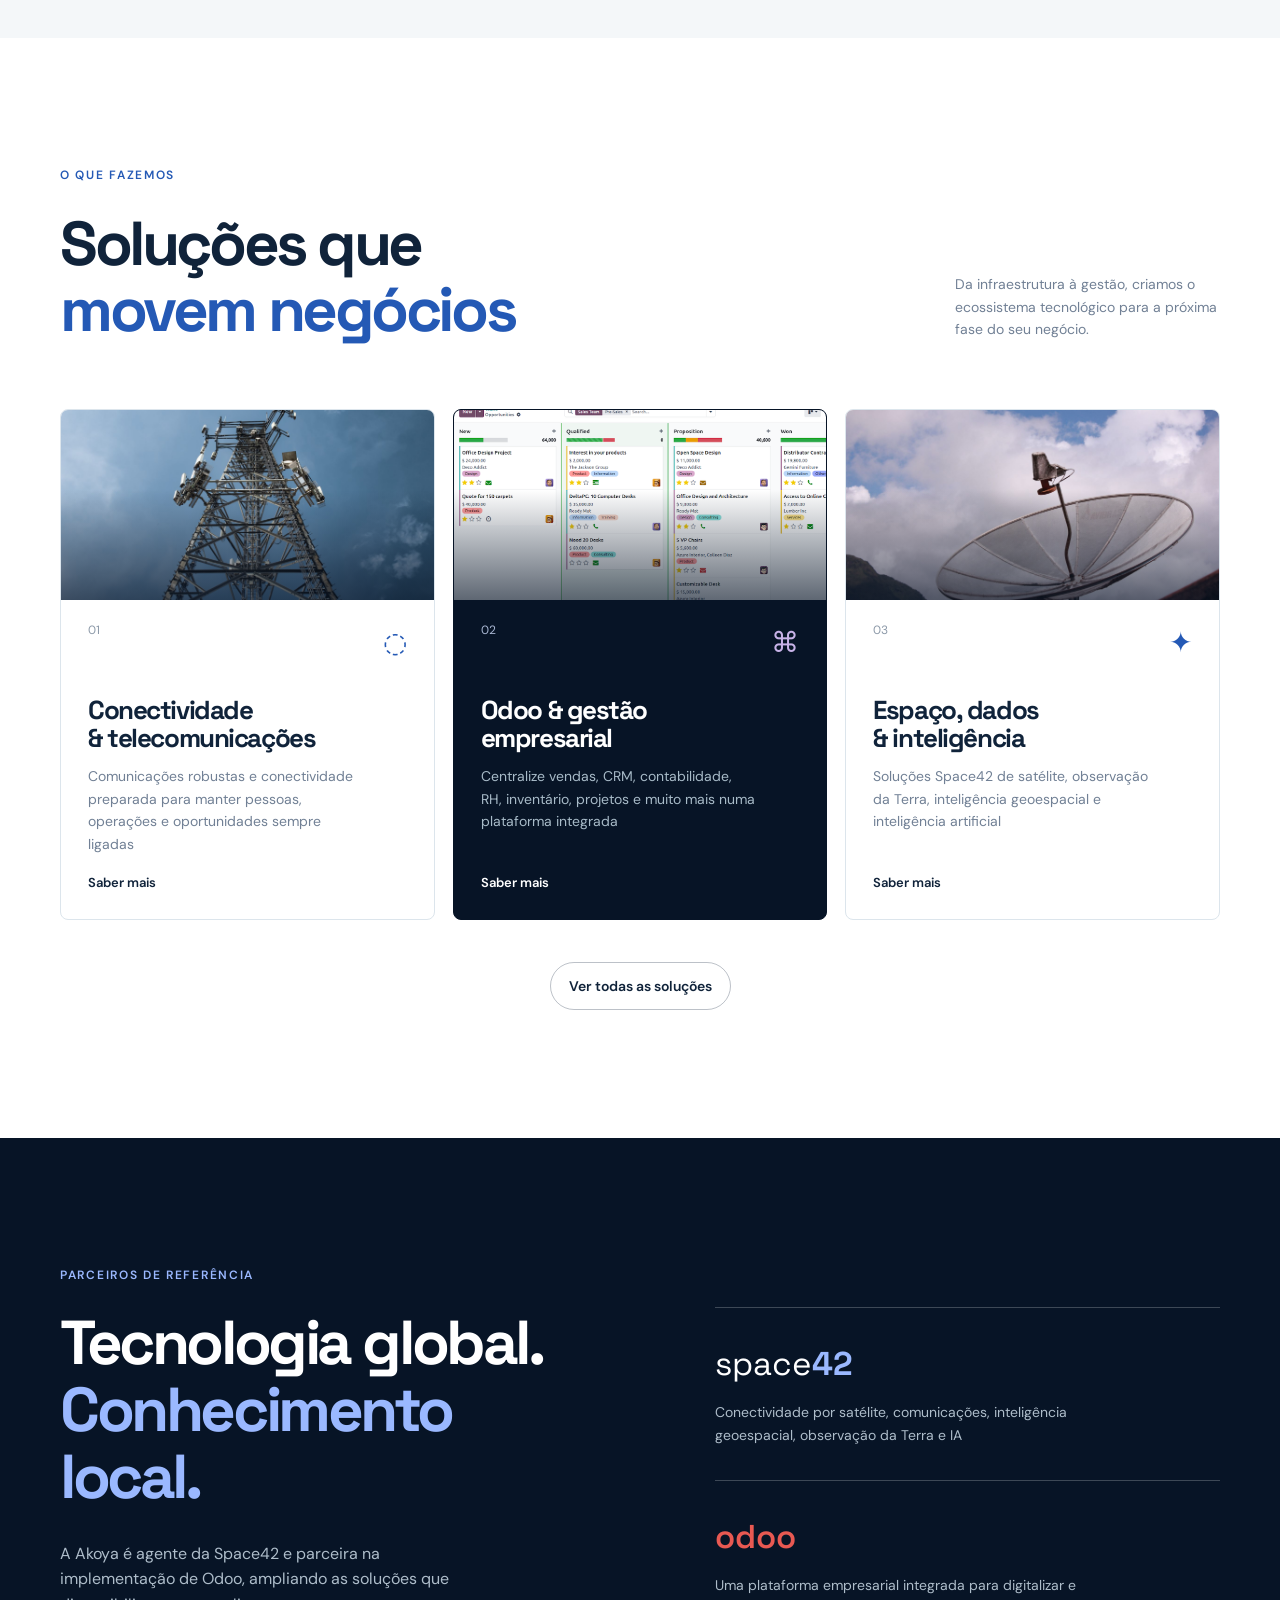
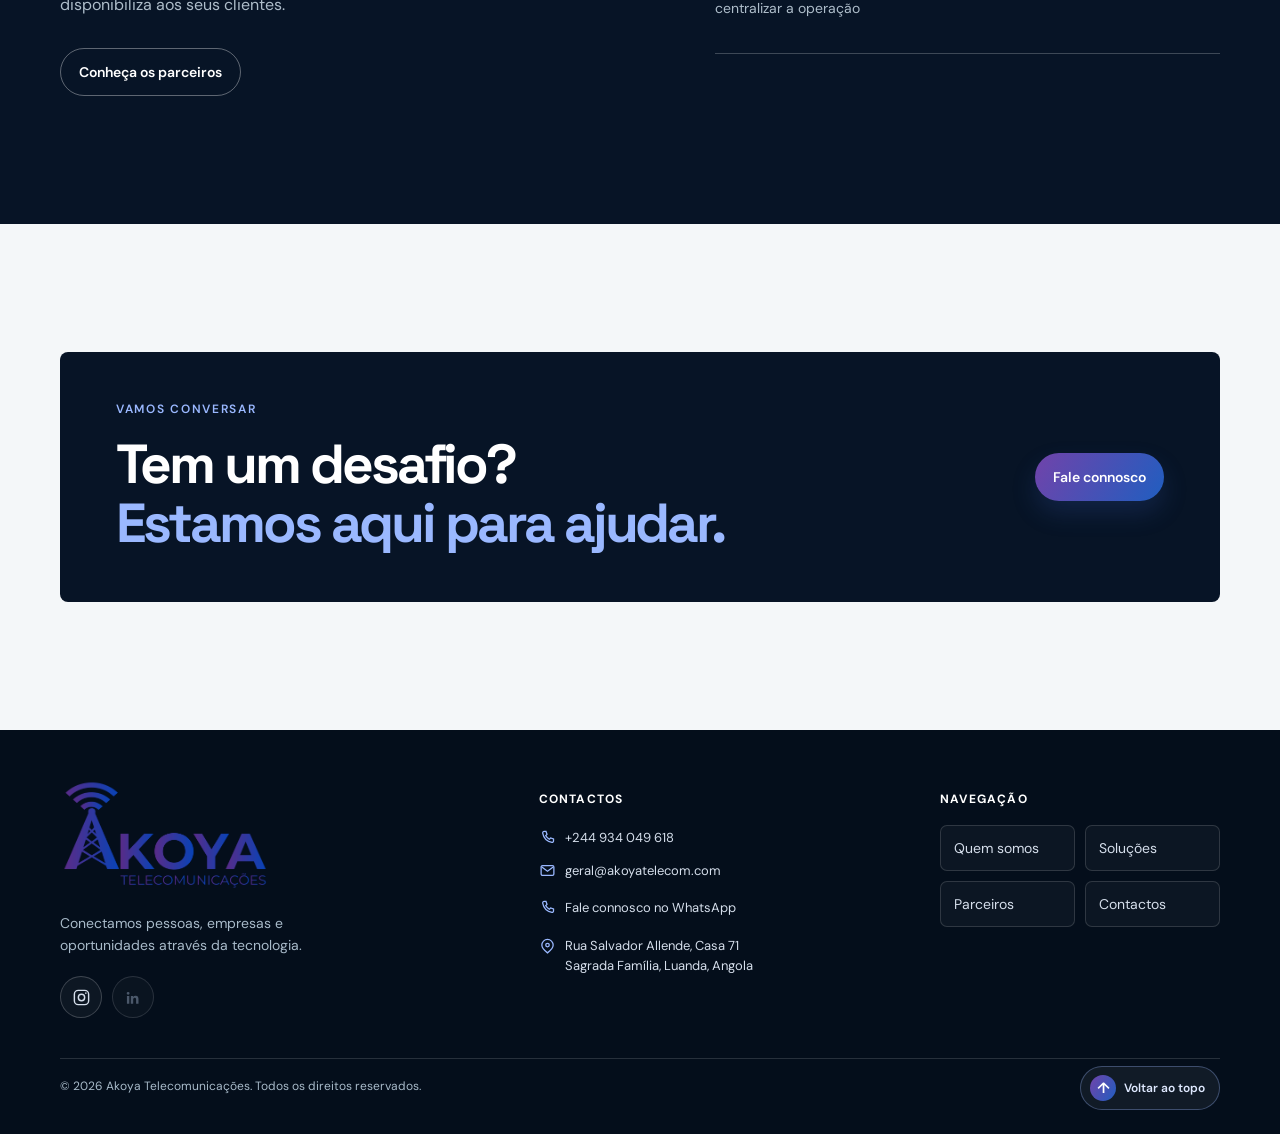
==== commit ec0000fa: "Add files via upload" ====
--- a/index.html
+++ b/index.html
@@ -31,7 +31,7 @@
         <a href="sobre.html">Quem somos</a>
         <a href="solucoes.html">Soluções</a>
         <a href="parceiros.html">Parceiros</a>
-        <a href="contacto.html" class="nav-cta">Contactos <span>↗</span></a>
+        <a href="contacto.html" class="nav-cta">Contactos</a>
       </nav>
     </div>
   </header>
@@ -47,8 +47,8 @@
               <h1>Conectamos<br /><em>o futuro</em> de Angola</h1>
               <p class="hero-lead">Soluções tecnológicas fiáveis, escaláveis e adaptadas às necessidades dos nossos clientes, combinando conhecimento local com parceiros de referência internacional.</p>
               <div class="hero-actions">
-                <a class="button button-primary" href="solucoes.html">Conheça as soluções <span>↗</span></a>
-                <a class="text-link" href="sobre.html">Descobrir a Akoya Telecomunicações <span>↗</span></a>
+                <a class="button button-primary" href="solucoes.html">Conheça as soluções</a>
+                <a class="text-link" href="sobre.html">Descobrir a Akoya Telecomunicações</a>
               </div>
             </div>
             <div class="hero-visual">
@@ -64,8 +64,8 @@
               <h1>Uma plataforma.<br /><em>Mais controlo</em><br />para o negócio.</h1>
               <p class="hero-lead">Somos parceiros na implementação de Odoo, uma plataforma integrada para centralizar e digitalizar a operação da sua organização.</p>
               <div class="hero-actions">
-                <a class="button button-primary" href="solucoes.html#gestao">Explore Odoo <span>↗</span></a>
-                <a class="text-link" href="contacto.html">Fale com a nossa equipa <span>↗</span></a>
+                <a class="button button-primary" href="solucoes.html#gestao">Explore Odoo</a>
+                <a class="text-link" href="contacto.html">Fale com a nossa equipa</a>
               </div>
             </div>
             <div class="hero-visual hero-visual-interface">
@@ -81,8 +81,8 @@
               <h1>Ligamos pessoas<br />e oportunidades<br /><em>à distância.</em></h1>
               <p class="hero-lead">Como agente da Space42, a Akoya integra soluções de conectividade por satélite, comunicações, inteligência geoespacial, observação da Terra e inteligência artificial.</p>
               <div class="hero-actions">
-                <a class="button button-primary" href="solucoes.html#conectividade">Ver soluções <span>↗</span></a>
-                <a class="text-link" href="parceiros.html">Conheça os parceiros <span>↗</span></a>
+                <a class="button button-primary" href="solucoes.html#conectividade">Ver soluções</a>
+                <a class="text-link" href="parceiros.html">Conheça os parceiros</a>
               </div>
             </div>
             <div class="hero-visual">
@@ -113,7 +113,7 @@
         <div class="about-copy reveal reveal-delay">
           <p class="lead-text">A Akoya Telecomunicações é uma empresa angolana de Tecnologias de Informação e Telecomunicações, com sede em Luanda, Angola, dedicada ao fornecimento de soluções tecnológicas inovadoras para empresas, instituições públicas e privadas.</p>
           <p>Através da combinação de conectividade, software empresarial e soluções digitais, acompanhamos os nossos clientes na modernização das suas operações e na transformação digital.</p>
-          <a class="arrow-link" href="sobre.html">Conheça a Akoya Telecomunicações <span>↗</span></a>
+          <a class="arrow-link" href="sobre.html">Conheça a Akoya Telecomunicações</a>
         </div>
       </div>
       <div class="container stats-row reveal">
@@ -140,7 +140,7 @@
               <div class="card-top"><span class="card-number">01</span><span class="card-icon" aria-hidden="true">◌</span></div>
               <h3>Conectividade<br />& telecomunicações</h3>
               <p>Comunicações robustas e conectividade preparada para manter pessoas, operações e oportunidades sempre ligadas</p>
-              <a href="solucoes.html#conectividade">Saber mais <span>↗</span></a>
+              <a href="solucoes.html#conectividade">Saber mais</a>
             </div>
           </article>
           <article class="solution-card featured reveal reveal-delay">
@@ -152,7 +152,7 @@
               <div class="card-top"><span class="card-number">02</span><span class="card-icon" aria-hidden="true">⌘</span></div>
               <h3>Odoo & gestão<br />empresarial</h3>
               <p>Centralize vendas, CRM, contabilidade, RH, inventário, projetos e muito mais numa plataforma integrada</p>
-              <a href="solucoes.html#gestao">Saber mais <span>↗</span></a>
+              <a href="solucoes.html#gestao">Saber mais</a>
             </div>
           </article>
           <article class="solution-card reveal">
@@ -164,11 +164,11 @@
               <div class="card-top"><span class="card-number">03</span><span class="card-icon" aria-hidden="true">✦</span></div>
               <h3>Espaço, dados<br />& inteligência</h3>
               <p>Soluções Space42 de satélite, observação da Terra, inteligência geoespacial e inteligência artificial</p>
-              <a href="solucoes.html#espaco">Saber mais <span>↗</span></a>
-            </div>
-          </article>
-        </div>
-        <div class="section-action reveal"><a class="button button-outline-dark" href="solucoes.html">Ver todas as soluções <span>↗</span></a></div>
+              <a href="solucoes.html#espaco">Saber mais</a>
+            </div>
+          </article>
+        </div>
+        <div class="section-action reveal"><a class="button button-outline-dark" href="solucoes.html">Ver todas as soluções</a></div>
       </div>
     </section>
 
@@ -178,7 +178,7 @@
           <p class="eyebrow">Parceiros de referência</p>
           <h2>Tecnologia global.<br /><span>Conhecimento local.</span></h2>
           <p>A Akoya é agente da Space42 e parceira na implementação de Odoo, ampliando as soluções que disponibiliza aos seus clientes.</p>
-          <a class="button button-outline" href="parceiros.html">Conheça os parceiros <span>↗</span></a>
+          <a class="button button-outline" href="parceiros.html">Conheça os parceiros</a>
         </div>
         <div class="partner-list reveal reveal-delay">
           <div class="partner-item"><div class="partner-logo space-logo"><span>space</span><b>42</b></div><p>Conectividade por satélite, comunicações, inteligência geoespacial, observação da Terra e IA</p></div>
@@ -190,7 +190,7 @@
     <section class="home-contact-cta section">
       <div class="container cta-panel reveal">
         <div><p class="eyebrow">Vamos conversar</p><h2>Tem um desafio?<br /><span>Estamos aqui para ajudar.</span></h2></div>
-        <a class="button button-primary" href="contacto.html">Fale connosco <span>↗</span></a>
+        <a class="button button-primary" href="contacto.html">Fale connosco</a>
       </div>
     </section>
   </main>
--- a/styles.css
+++ b/styles.css
@@ -47,8 +47,6 @@
 .main-nav a[aria-current="page"]::after { content: ""; position: absolute; left: 50%; bottom: 4px; width: 12px; height: 2px; border-radius: 2px; background: var(--brand-blue-light); transform: translateX(-50%); }
 .nav-cta { margin-left: 4px; border: 1px solid rgba(200,179,232,.42); color: var(--white) !important; background: rgba(101,57,158,.12); }
 .nav-cta:hover { background: linear-gradient(120deg,#8054b7,#3475d2) !important; box-shadow: 0 10px 24px rgba(57,78,160,.38); }
-.nav-cta span { display:inline-block; color: var(--white); margin-left: 8px; transition: transform .2s; }
-.nav-cta:hover span { transform: translate(2px,-2px); }
 .main-nav .nav-cta[aria-current="page"]::after { display:none; }
 .menu-toggle { display: none; width: 44px; height: 44px; place-content: center; gap: 5px; background: transparent; border: 1px solid rgba(255,255,255,.25); border-radius: 50%; color: var(--white); cursor: pointer; }
 .menu-toggle span { display: block; width: 22px; height: 2px; background: currentColor; transition: transform .25s, opacity .25s; }
@@ -70,13 +68,11 @@
 .hero-content { display: grid; grid-template-columns: 1.08fr .92fr; align-items: center; position: relative; z-index: 1; }
 .hero-lead { color: #bdcad7; max-width: 530px; font-size: 18px; line-height: 1.6; }
 .hero-actions { display: flex; align-items: center; gap: 29px; margin-top: 38px; }
-.button { display: inline-flex; align-items: center; justify-content: center; gap: 24px; min-height: 48px; border: 0; border-radius: 99px; padding: 14px 20px; font: 600 14px var(--body); text-decoration: none; cursor: pointer; transition: transform .25s, background .25s, box-shadow .25s; }
+.button { display: inline-flex; width: fit-content; max-width: 100%; align-items: center; justify-content: center; gap: 24px; min-height: 48px; border: 0; border-radius: 99px; padding: 12px 18px; font: 600 14px var(--body); text-decoration: none; cursor: pointer; transition: transform .25s, background .25s, box-shadow .25s; }
 .button:hover { transform: translateY(-3px); }
-.button span { font-size: 19px; line-height: 0; }
 .button-primary { color: var(--white); background: var(--brand-gradient); box-shadow: 0 12px 25px rgba(52,82,167,.24); }
 .button-primary:hover { background: linear-gradient(120deg, #8054b7, #3475d2); box-shadow: 0 16px 30px rgba(52,82,167,.32); }
-.text-link, .arrow-link { color: var(--white); text-decoration: none; font-size: 14px; }
-.text-link span { color: var(--brand-blue-light); margin-left: 9px; font-size: 18px; }
+.text-link, .arrow-link { width: fit-content; max-width: 100%; color: var(--white); text-decoration: none; font-size: 14px; }
 .hero-visual { height: 450px; position: relative; overflow:hidden; border:1px solid rgba(154,184,255,.2); border-radius:var(--radius); background:var(--navy-2); box-shadow:0 24px 60px rgba(0,0,0,.2); }
 .hero-photo { position:absolute; inset:0; width:100%; height:100%; object-fit:cover; object-position:32% center; }
 .hero-photo-shade { position:absolute; inset:0; background:linear-gradient(0deg,rgba(7,20,38,.84),transparent 48%),linear-gradient(90deg,rgba(7,20,38,.12),rgba(7,20,38,.04) 60%,rgba(7,20,38,.18)); }
@@ -118,7 +114,6 @@
   background:linear-gradient(120deg,#8054b7,#3475d2);
   box-shadow:0 14px 28px rgba(52,82,167,.28);
 }
-.arrow-link span { color:var(--white); margin-left:6px; font-size:19px; }
 .stats-row { display:grid; grid-template-columns:repeat(4,1fr); gap:20px; margin-top:115px; padding-top:27px; border-top:1px solid var(--line); }
 .stat { display:flex; align-items:center; gap:14px; }
 .stat strong { font:600 47px var(--display); letter-spacing:-.08em; }
@@ -166,6 +161,8 @@
 .location-actions { display:flex; flex-wrap:wrap; align-items:center; gap:22px; margin-top:29px; }
 .location-directions {
   display:inline-flex;
+  width:fit-content;
+  max-width:100%;
   align-items:center;
   justify-content:center;
   gap:10px;
@@ -188,7 +185,6 @@
   border-color:transparent;
   background:var(--brand-gradient);
 }
-.location-directions span { margin-left:3px; color:currentColor; font-size:18px; }
 .location-map { min-height:430px; overflow:hidden; border:1px solid rgba(16,35,58,.1); border-radius:var(--radius); background:#e2e8e9; box-shadow:0 20px 55px rgba(14,39,61,.12); }
 .location-map iframe { display:block; width:100%; min-height:430px; height:100%; border:0; }
 
@@ -233,9 +229,8 @@
 .footer-heading { margin:12px 0 16px; color:var(--white); font-size:12px; font-weight:700; letter-spacing:1.2px; text-transform:uppercase; }
 .footer-links-list { display:grid; grid-template-columns:repeat(2, minmax(0, 1fr)); gap:10px; font-size:14px; }
 .footer-links-list a { display:flex; align-items:center; justify-content:space-between; min-height:46px; padding:10px 13px; border:1px solid rgba(255,255,255,.14); border-radius:7px; color:#d5deeb; background:rgba(255,255,255,.035); }
-.footer-links-list a::after { content:"\2197"; margin-left:12px; color:var(--brand-blue-light); font-size:16px; transition:transform .2s; }
+.footer-links-list a::after { content:none; }
 .footer-links-list a:hover { color:var(--white); border-color:rgba(154,184,255,.55); background:linear-gradient(120deg,rgba(101,57,158,.28),rgba(36,89,181,.28)); }
-.footer-links-list a:hover::after { transform:translate(2px,-2px); }
 .footer-socials { display:flex; gap:10px; margin-top:20px; }
 .social-link { display:grid; place-items:center; width:42px; height:42px; border:1px solid rgba(255,255,255,.2); border-radius:50%; color:#d5deeb; background:rgba(255,255,255,.04); }
 .social-link svg { width:19px; height:19px; }
@@ -417,8 +412,9 @@
     clip-path: inset(50%);
     white-space: nowrap;
   }
-  .hero-actions { align-items:stretch; flex-direction:column; gap:14px; }
-  .hero-actions .button { width:100%; } .text-link { padding:8px 0; }
+  .hero-actions { align-items:flex-start; flex-direction:column; gap:14px; }
+  .hero-actions .button { width:fit-content; }
+  .text-link { width:fit-content; padding:8px 0; }
   .hero-visual { height:280px; }
   .hero-visual.reveal { transform:translateY(20px) scale(.67); }
   .hero-visual.reveal.visible { transform:scale(.67); }
@@ -458,9 +454,7 @@
 .hero-controls { display:flex; align-items:center; gap:8px; }
 .hero-actions .button-primary, .hero-actions .text-link { color:var(--white); background:var(--brand-gradient); box-shadow:0 12px 25px rgba(52,82,167,.24); transition:transform .25s,background .25s,box-shadow .25s; }
 .hero-actions .button-primary:hover, .hero-actions .text-link:hover, .hero-actions .button-primary:focus-visible, .hero-actions .text-link:focus-visible { background:linear-gradient(120deg,#8054b7,#3475d2); box-shadow:0 16px 30px rgba(52,82,167,.32); transform:translateY(-3px); }
-.hero-actions .text-link { display:inline-flex; align-items:center; justify-content:center; gap:24px; min-height:48px; padding:14px 20px; border:0; border-radius:99px; font:600 14px var(--body); text-decoration:none; }
-.hero-actions .text-link span { color:var(--white); margin-left:0; font-size:19px; line-height:0; transition:transform .2s; }
-.hero-actions .text-link:hover span, .hero-actions .text-link:focus-visible span { transform:translate(2px,-2px); }
+.hero-actions .text-link { display:inline-flex; width:fit-content; max-width:100%; align-items:center; justify-content:center; min-height:48px; padding:12px 18px; border:0; border-radius:99px; font:600 14px var(--body); text-decoration:none; }
 .hero-controls button { display:flex; align-items:center; gap:9px; min-height:44px; padding:8px 13px; border:0; border-bottom:2px solid rgba(255,255,255,.2); background:transparent; color:#aab8ca; font:500 12px var(--body); cursor:pointer; transition:color .2s,border-color .2s; }
 .hero-controls button span { color:var(--brand-violet-light); font:600 12px var(--display); }
 .hero-controls button[aria-pressed="true"], .hero-controls button:hover { border-bottom-color:var(--brand-blue-light); color:var(--white); }
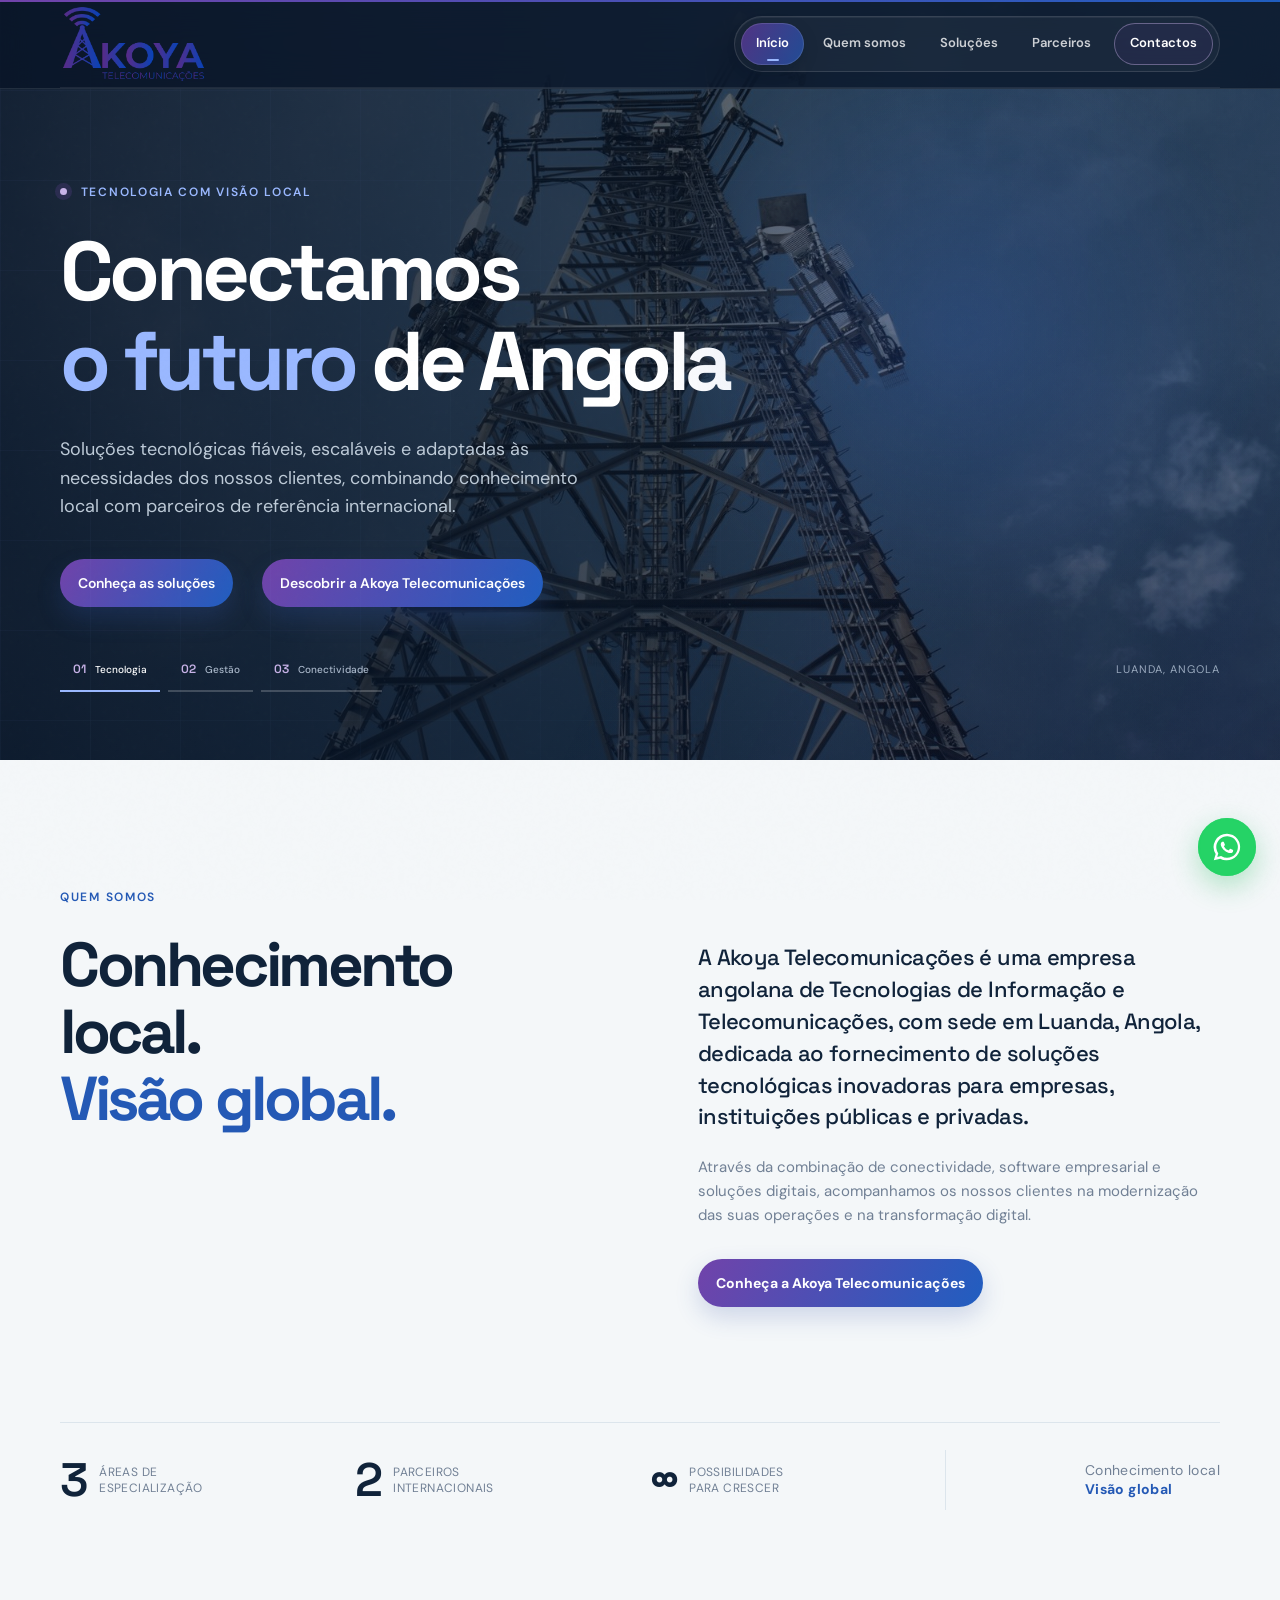
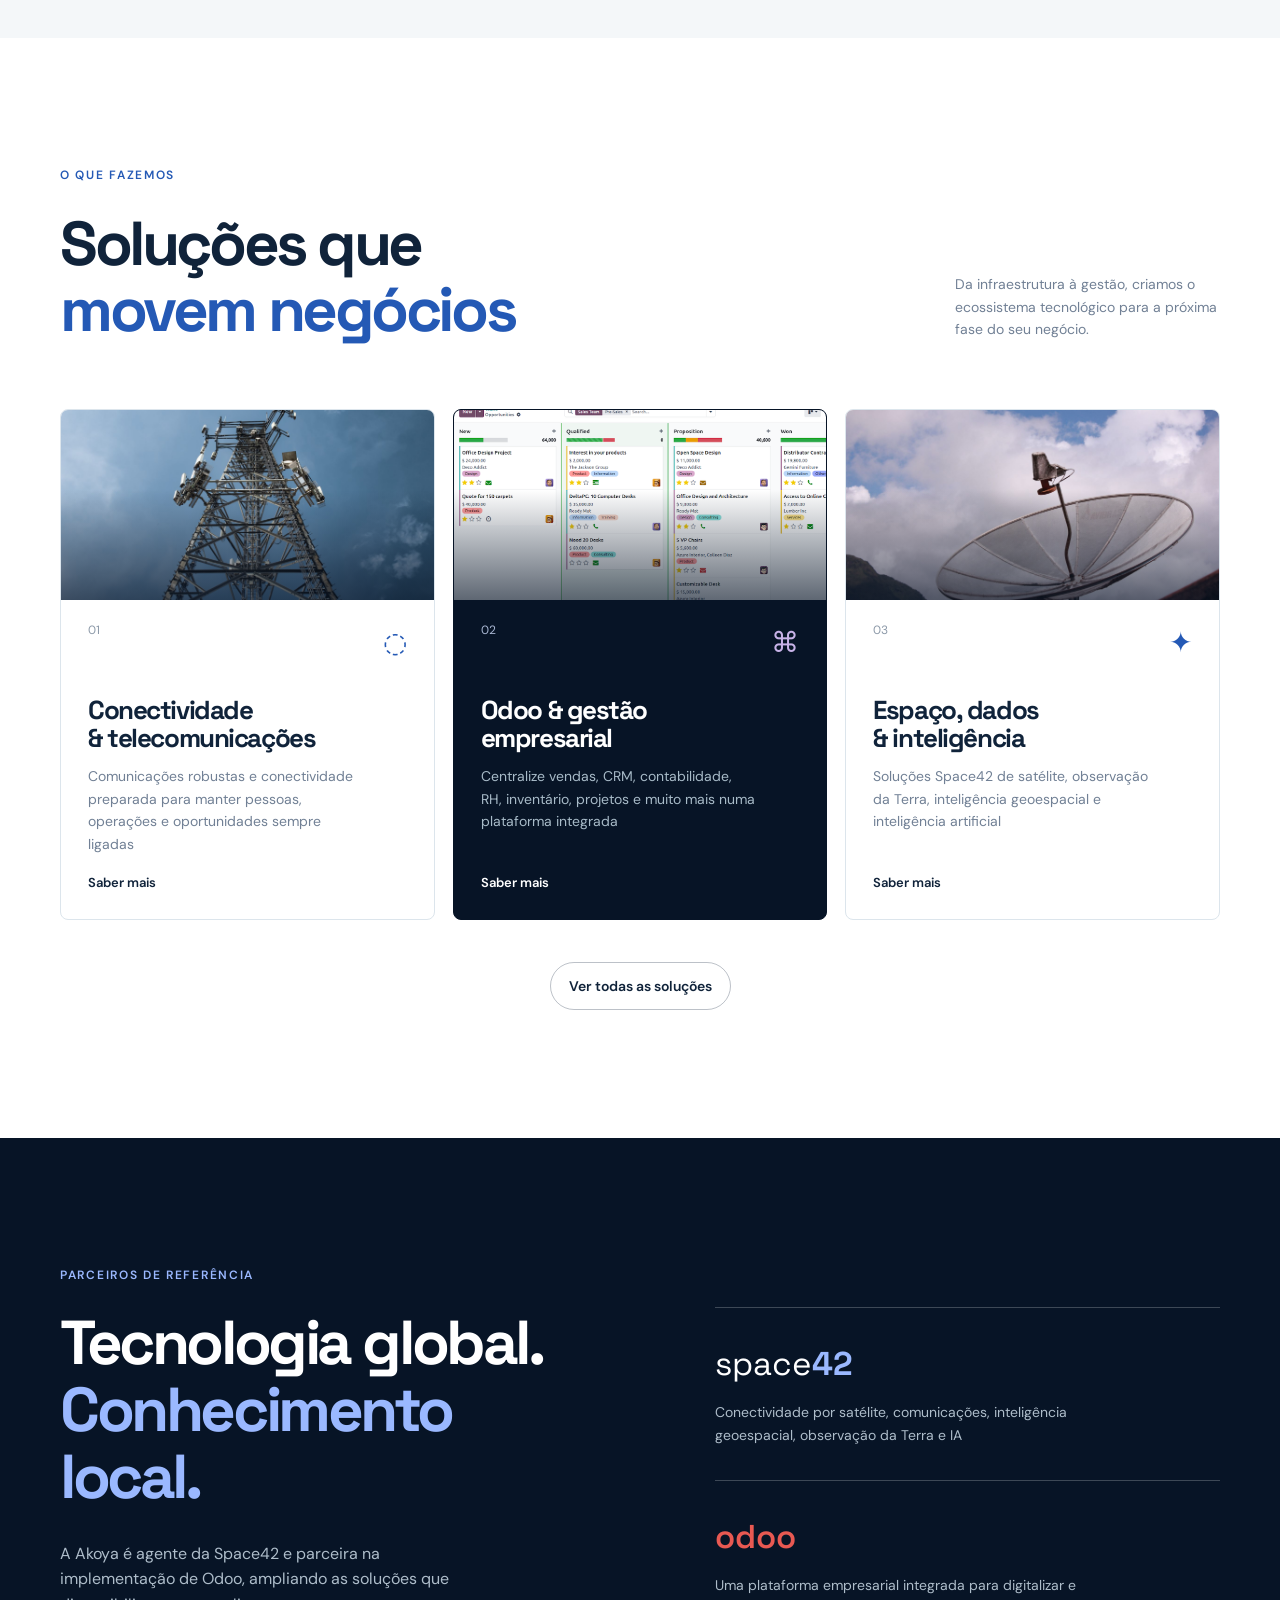
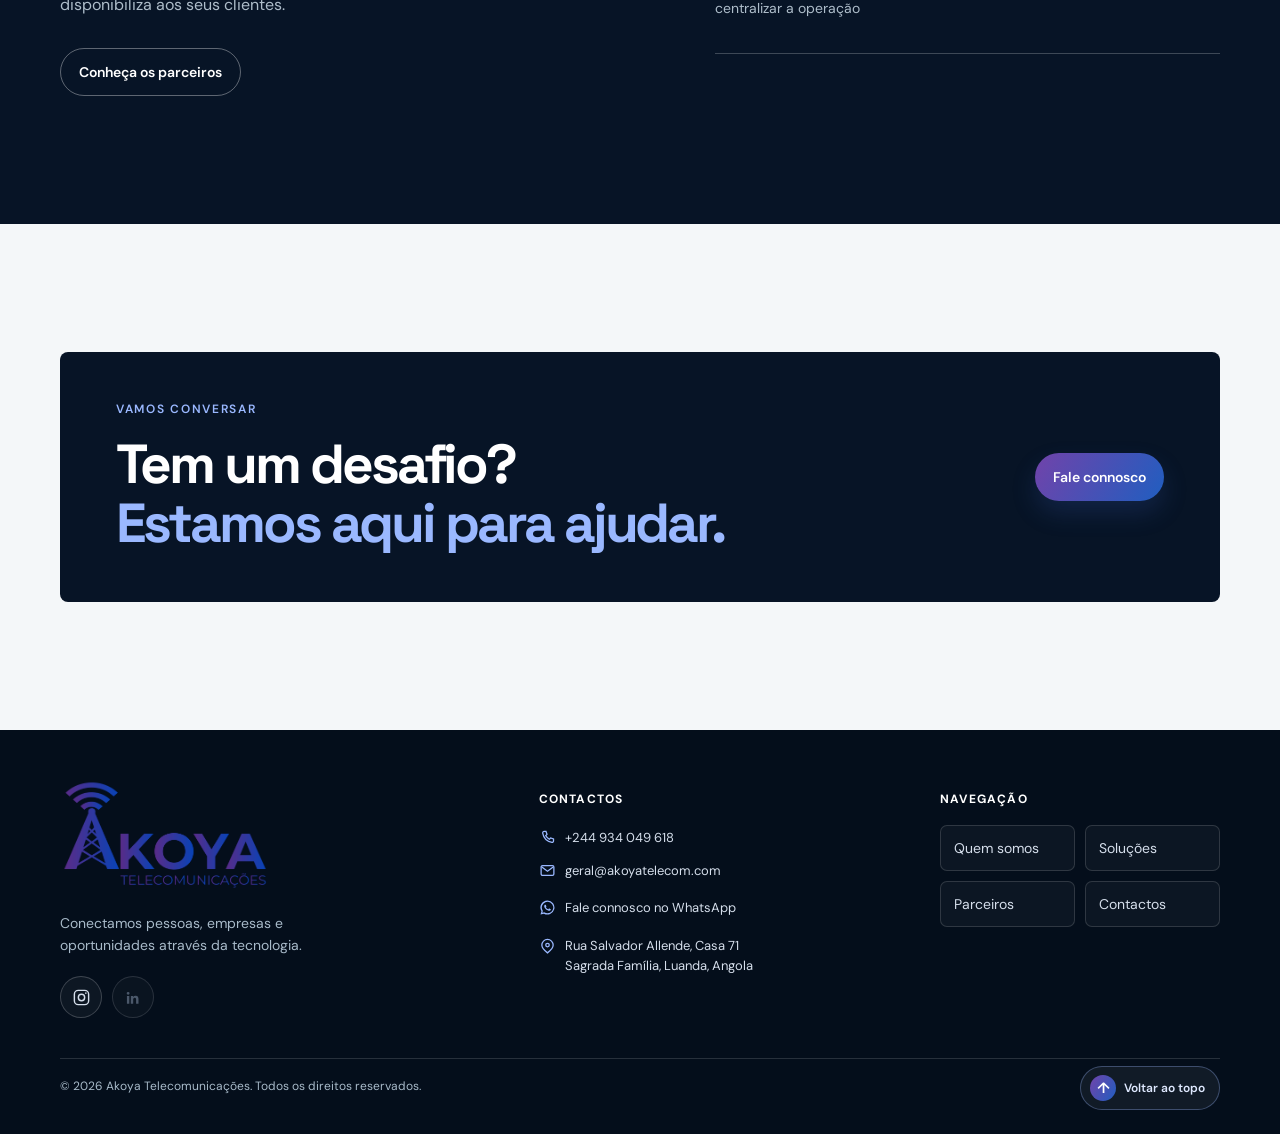
==== commit 5d9b2401: "Add files via upload" ====
--- a/index.html
+++ b/index.html
@@ -13,7 +13,7 @@
   <link rel="shortcut icon" href="images/akoya_favicon.png?v=4" />
   <link rel="apple-touch-icon" href="images/akoya_favicon.png?v=4" />
   <link rel="manifest" href="manifest.json" />
-  <link rel="stylesheet" href="styles.css?v=3" />
+  <link rel="stylesheet" href="styles.css?v=6" />
 </head>
 <body>
   <a class="skip-link" href="#conteudo">Ir para o conteúdo</a>
@@ -214,7 +214,7 @@
         <a href="tel:+244934049618"><svg class="footer-contact-icon" viewBox="0 0 24 24" fill="none" stroke="currentColor" stroke-width="1.8" aria-hidden="true"><path d="M7.2 3.5h2.7l1.4 4.1-1.8 1.8a15 15 0 0 0 5.1 5.1l1.8-1.8 4.1 1.4v2.7a2 2 0 0 1-2.2 2A16.5 16.5 0 0 1 5.2 5.7a2 2 0 0 1 2-2.2Z"/></svg><span>+244 934 049 618</span></a>
         <a href="mailto:geral@akoyatelecom.com"><svg class="footer-contact-icon" viewBox="0 0 24 24" fill="none" stroke="currentColor" stroke-width="1.8" aria-hidden="true"><rect x="3" y="5" width="18" height="14" rx="2"/><path d="m4 7 8 6 8-6"/></svg><span>geral@akoyatelecom.com</span></a>
         <a class="footer-whatsapp" href="https://wa.me/244934049618?text=Ol%C3%A1%2C%20gostaria%20de%20falar%20com%20a%20Akoya%20Telecomunica%C3%A7%C3%B5es." target="_blank" rel="noopener noreferrer">
-          <svg viewBox="0 0 24 24" fill="none" stroke="currentColor" stroke-width="1.8" aria-hidden="true"><path d="M7.2 3.5h2.7l1.4 4.1-1.8 1.8a15 15 0 0 0 5.1 5.1l1.8-1.8 4.1 1.4v2.7a2 2 0 0 1-2.2 2A16.5 16.5 0 0 1 5.2 5.7a2 2 0 0 1 2-2.2Z"/></svg>
+          <svg viewBox="0 0 24 24" fill="currentColor" aria-hidden="true" shape-rendering="geometricPrecision"><path d="M12 2a10 10 0 0 0-8.49 15.27L2.1 22l4.86-1.27A10 10 0 1 0 12 2Zm0 18.1a8.07 8.07 0 0 1-4.11-1.13l-.3-.18-2.89.76.77-2.82-.19-.29A8.1 8.1 0 1 1 12 20.1Zm4.16-5.99c-.23-.12-1.35-.67-1.56-.74-.21-.08-.36-.12-.52.12-.15.23-.59.74-.72.89-.13.15-.27.17-.5.06-.23-.12-.97-.36-1.84-1.14-.68-.61-1.14-1.36-1.27-1.59-.13-.23-.01-.35.1-.47.1-.1.23-.27.34-.4.11-.13.15-.23.23-.38.08-.15.04-.29-.02-.4-.06-.12-.52-1.24-.71-1.69-.19-.44-.38-.38-.52-.39h-.44c-.15 0-.4.06-.61.29-.21.23-.8.78-.8 1.9s.82 2.21.93 2.36c.12.15 1.61 2.46 3.91 3.45.55.24.98.38 1.31.48.55.17 1.05.15 1.44.09.44-.07 1.35-.55 1.54-1.08.19-.53.19-.98.13-1.08-.06-.1-.21-.15-.44-.27Z"/></svg>
           Fale connosco no WhatsApp
         </a>
         <address><svg class="footer-contact-icon footer-address-icon" viewBox="0 0 24 24" fill="none" stroke="currentColor" stroke-width="1.8" aria-hidden="true"><path d="M20 10c0 5-8 11-8 11S4 15 4 10a8 8 0 1 1 16 0Z"/><circle cx="12" cy="10" r="2.5"/></svg><span>Rua Salvador Allende, Casa 71<br />Sagrada Família, Luanda, Angola</span></address>
@@ -230,9 +230,9 @@
   </footer>
   <a class="whatsapp-float" href="https://wa.me/244934049618?text=Ol%C3%A1%2C%20gostaria%20de%20saber%20mais%20sobre%20as%20solu%C3%A7%C3%B5es%20da%20Akoya%20Telecomunica%C3%A7%C3%B5es." target="_blank" rel="noopener noreferrer" aria-label="Conversar com a Akoya pelo WhatsApp">
     <span class="whatsapp-float-icon" aria-hidden="true">
-      <svg viewBox="0 0 24 24"><path d="M12.04 2a9.8 9.8 0 0 0-8.36 14.96L2.3 22l5.2-1.36A9.97 9.97 0 1 0 12.04 2Zm0 17.8a8 8 0 0 1-4.08-1.12l-.29-.17-3.08.81.82-3-.19-.31A8 8 0 1 1 12.04 19.8Zm4.39-5.98c-.24-.12-1.42-.7-1.64-.78-.22-.08-.38-.12-.54.12-.16.24-.62.78-.76.94-.14.16-.28.18-.52.06-.24-.12-1.02-.38-1.94-1.2-.72-.64-1.2-1.43-1.34-1.67-.14-.24-.02-.37.1-.49.1-.1.24-.28.36-.42.12-.14.16-.24.24-.4.08-.16.04-.3-.02-.42-.06-.12-.54-1.3-.74-1.78-.2-.46-.4-.4-.54-.41h-.46c-.16 0-.42.06-.64.3-.22.24-.84.82-.84 2s.86 2.32.98 2.48c.12.16 1.7 2.6 4.12 3.64.58.25 1.02.4 1.37.51.58.18 1.1.16 1.52.1.46-.07 1.42-.58 1.62-1.14.2-.56.2-1.04.14-1.14-.06-.1-.22-.16-.46-.28Z"/></svg>
+      <svg viewBox="0 0 24 24" fill="currentColor" shape-rendering="geometricPrecision"><path d="M12 2a10 10 0 0 0-8.49 15.27L2.1 22l4.86-1.27A10 10 0 1 0 12 2Zm0 18.1a8.07 8.07 0 0 1-4.11-1.13l-.3-.18-2.89.76.77-2.82-.19-.29A8.1 8.1 0 1 1 12 20.1Zm4.16-5.99c-.23-.12-1.35-.67-1.56-.74-.21-.08-.36-.12-.52.12-.15.23-.59.74-.72.89-.13.15-.27.17-.5.06-.23-.12-.97-.36-1.84-1.14-.68-.61-1.14-1.36-1.27-1.59-.13-.23-.01-.35.1-.47.1-.1.23-.27.34-.4.11-.13.15-.23.23-.38.08-.15.04-.29-.02-.4-.06-.12-.52-1.24-.71-1.69-.19-.44-.38-.38-.52-.39h-.44c-.15 0-.4.06-.61.29-.21.23-.8.78-.8 1.9s.82 2.21.93 2.36c.12.15 1.61 2.46 3.91 3.45.55.24.98.38 1.31.48.55.17 1.05.15 1.44.09.44-.07 1.35-.55 1.54-1.08.19-.53.19-.98.13-1.08-.06-.1-.21-.15-.44-.27Z"/></svg>
     </span>
   </a>
-  <script src="script.js?v=3"></script>
+  <script src="script.js?v=6"></script>
 </body>
 </html>
--- a/styles.css
+++ b/styles.css
@@ -31,7 +31,8 @@
 .container { width: min(1160px, calc(100% - 64px)); margin-inline: auto; }
 .section { padding: 128px 0; position: relative; scroll-margin-top: var(--header-height); }
 
-.site-header { position: fixed; z-index: 30; top: 0; width: 100%; color: var(--white); background: rgba(7,20,38,.74); border-bottom: 1px solid rgba(255,255,255,.1); backdrop-filter: blur(18px); transition: background .25s, box-shadow .25s; }
+.site-header { position: fixed; z-index: 30; top: 0; width: 100%; color: var(--white); background: rgba(7,20,38,.74); border-bottom: 1px solid rgba(255,255,255,.1); backdrop-filter: blur(18px); transition: background .25s, box-shadow .25s, opacity .25s, visibility .25s, transform .25s; }
+.site-header.footer-visible { opacity:0; visibility:hidden; transform:translateY(-100%); pointer-events:none; }
 .site-header::before { content: ""; position: absolute; top: 0; left: 0; right: 0; height: 2px; background: var(--brand-gradient); }
 .nav-wrap { display: flex; justify-content: space-between; align-items: center; height: var(--header-height); border-bottom: 1px solid rgba(255,255,255,.08); }
 .site-header.scrolled { background: rgba(7,20,38,.96); box-shadow: 0 8px 30px rgba(0,0,0,.16); }
@@ -39,6 +40,9 @@
 .brand { display: inline-flex; align-items: center; color: inherit; text-decoration: none; }
 .brand-mark { display:block; object-fit:contain; object-position:left center; }
 .site-header .brand-mark { width:190px; height:80px; }
+.site-header .brand-mark { transition: opacity .2s, visibility .2s; }
+.site-header.footer-visible .brand { opacity:0; visibility:hidden; pointer-events:none; }
+.site-header.footer-visible .brand-mark { opacity:0; visibility:hidden; }
 .main-nav { display: flex; align-items: center; gap: 4px; padding: 6px; border: 1px solid rgba(255,255,255,.12); border-radius: 999px; background: rgba(255,255,255,.045); box-shadow: inset 0 1px 0 rgba(255,255,255,.06); font-size: 13px; }
 .main-nav a, .footer-links a { color: inherit; text-decoration: none; transition: color .2s, background .2s, border-color .2s, transform .2s, box-shadow .2s; }
 .main-nav a { position: relative; display: inline-flex; align-items: center; justify-content: center; min-height: 42px; padding: 9px 15px; border-radius: 999px; color: rgba(255,255,255,.78); font-weight: 600; white-space: nowrap; }
@@ -196,7 +200,7 @@
 .contact-layout { display:grid; grid-template-columns:1fr 1fr; gap:15%; }
 .contact h2 { font-size:clamp(44px,5vw,70px); margin:0 0 28px; } .contact h2 em { color:var(--brand-violet); }
 .contact-copy>p:not(.eyebrow) { max-width:390px; color:#4f4264; }
-.contact-details { display:grid; gap:8px; margin-top:40px; font-family:var(--display); font-weight:600; }
+.contact-details { display:grid; gap:8px; margin-top:40px; font-family:var(--display); font-weight:400; }
 .contact-details a { display:flex; align-items:center; gap:12px; width:fit-content; color:var(--navy); text-decoration:none; font-size:17px; }
 .contact-details a:hover { color:var(--brand-blue); }
 .contact-details > span { font:13px var(--body); color:#4f4264; }
@@ -224,10 +228,11 @@
 .footer-contact a:hover { color:var(--white); }
 .footer-contact address { margin-top:5px; font-style:normal; }
 .footer-whatsapp { display:inline-flex; align-items:center; gap:9px; margin:4px 0 3px; }
-.footer-whatsapp svg { width:17px; height:17px; fill:none; stroke:var(--brand-blue-light); flex:none; }
+.footer-whatsapp svg { width:17px; height:17px; fill:var(--brand-blue-light); stroke:none; flex:none; shape-rendering:geometricPrecision; }
+.contact-icon.whatsapp-icon { fill:var(--brand-blue); stroke:none; shape-rendering:geometricPrecision; }
 .footer-links { justify-self:end; min-width:280px; }
 .footer-heading { margin:12px 0 16px; color:var(--white); font-size:12px; font-weight:700; letter-spacing:1.2px; text-transform:uppercase; }
-.footer-links-list { display:grid; grid-template-columns:repeat(2, minmax(0, 1fr)); gap:10px; font-size:14px; }
+.footer-links-list { display:grid; grid-template-columns:repeat(2, minmax(0, 1fr)); width:280px; max-width:100%; gap:10px; font-size:14px; }
 .footer-links-list a { display:flex; align-items:center; justify-content:space-between; min-height:46px; padding:10px 13px; border:1px solid rgba(255,255,255,.14); border-radius:7px; color:#d5deeb; background:rgba(255,255,255,.035); }
 .footer-links-list a::after { content:none; }
 .footer-links-list a:hover { color:var(--white); border-color:rgba(154,184,255,.55); background:linear-gradient(120deg,rgba(101,57,158,.28),rgba(36,89,181,.28)); }
@@ -293,18 +298,6 @@
   transition: transform .25s, box-shadow .25s, background .25s;
   animation: whatsapp-arrive .7s cubic-bezier(.2,.8,.2,1) both, whatsapp-waves 3.2s ease-out 1.4s infinite;
 }
-.whatsapp-float::after {
-  content: "";
-  position: absolute;
-  right: 2px;
-  top: 3px;
-  width: 11px;
-  height: 11px;
-  border: 2px solid #fff;
-  border-radius: 50%;
-  background: #7ee787;
-  box-shadow: 0 2px 6px rgba(7,20,38,.24);
-}
 .whatsapp-float::before {
   content: "";
   position: absolute;
@@ -318,6 +311,11 @@
 .whatsapp-float:focus-visible {
   transform: translateY(-3px) scale(1.04);
   background: #25d366;
+}
+body.footer-visible .whatsapp-float {
+  opacity: 0;
+  visibility: hidden;
+  pointer-events: none;
   box-shadow: 0 18px 44px rgba(7,20,38,.34), 0 0 0 8px rgba(32,184,88,.10);
   animation-play-state: paused;
 }
@@ -362,7 +360,7 @@
   .section { padding:90px 0; }
   .site-header .brand-mark { width:165px; height:70px; }
   .menu-toggle { display:grid; }
-  .main-nav { display:none; position:absolute; left:20px; right:20px; top:calc(var(--header-height) + 8px); padding:12px; background:rgba(7,20,38,.98); border:1px solid rgba(255,255,255,.15); border-radius:18px; flex-direction:column; align-items:stretch; gap:4px; box-shadow:0 20px 48px rgba(0,0,0,.34); }
+  .main-nav { display:none; position:absolute; left:50%; right:auto; width:min(calc(100% - 40px), 420px); top:calc(var(--header-height) + 8px); transform:translateX(-50%); padding:12px; background:rgba(7,20,38,.98); border:1px solid rgba(255,255,255,.15); border-radius:18px; flex-direction:column; align-items:stretch; gap:4px; box-shadow:0 20px 48px rgba(0,0,0,.34); }
   .main-nav.open { display:flex; }
   .main-nav a { min-height:48px; display:flex; align-items:center; justify-content:flex-start; padding:10px 15px; border-radius:12px; }
   .main-nav a[aria-current="page"]::after { left:auto; right:15px; bottom:50%; transform:translateY(50%); }
@@ -391,6 +389,7 @@
 
 @media (max-width: 480px) {
   .container { width:calc(100% - 32px); }
+  .main-nav { width:min(calc(100% - 64px), 320px); }
   .whatsapp-float {
     right: 16px;
     bottom: 16px;
@@ -412,9 +411,9 @@
     clip-path: inset(50%);
     white-space: nowrap;
   }
-  .hero-actions { align-items:flex-start; flex-direction:column; gap:14px; }
-  .hero-actions .button { width:fit-content; }
-  .text-link { width:fit-content; padding:8px 0; }
+  .hero-actions { width:100%; align-items:flex-start; flex-direction:column; gap:14px; }
+  .hero-actions .button { width:fit-content; max-width:100%; padding-inline:18px; }
+  .hero-actions .text-link { width:fit-content; max-width:100%; align-self:flex-start; padding-inline:18px; }
   .hero-visual { height:280px; }
   .hero-visual.reveal { transform:translateY(20px) scale(.67); }
   .hero-visual.reveal.visible { transform:scale(.67); }
@@ -426,7 +425,8 @@
   .footer-brand p { margin-top:8px; }
   .footer-links { justify-self:start; min-width:0; width:100%; }
   .footer-heading { margin-top:0; }
-  .footer-links-list { max-width:360px; }
+  .footer-links-list { width:100%; max-width:360px; grid-template-columns:repeat(2, minmax(0, 1fr)); }
+  .footer-links-list a { min-height:46px; width:100%; padding-inline:12px; justify-content:center; text-align:center; }
   .footer-bottom { flex-direction:column; gap:10px; }
   .contact-form { padding:24px 20px; }
 }
@@ -569,6 +569,8 @@
   .site-footer .brand-mark { width:190px; }
   .footer-brand p { max-width:100%; margin-top:8px; }
   .footer-links { justify-self:start; min-width:0; width:100%; }
+  .footer-links-list { width:100%; max-width:360px; grid-template-columns:repeat(2, minmax(0, 1fr)); }
+  .footer-links-list a { width:100%; justify-content:center; text-align:center; }
   .footer-heading { margin-top:0; }
   .footer-bottom { flex-direction:column; align-items:flex-start; gap:14px; }
   .back-to-top { margin-top:0; }
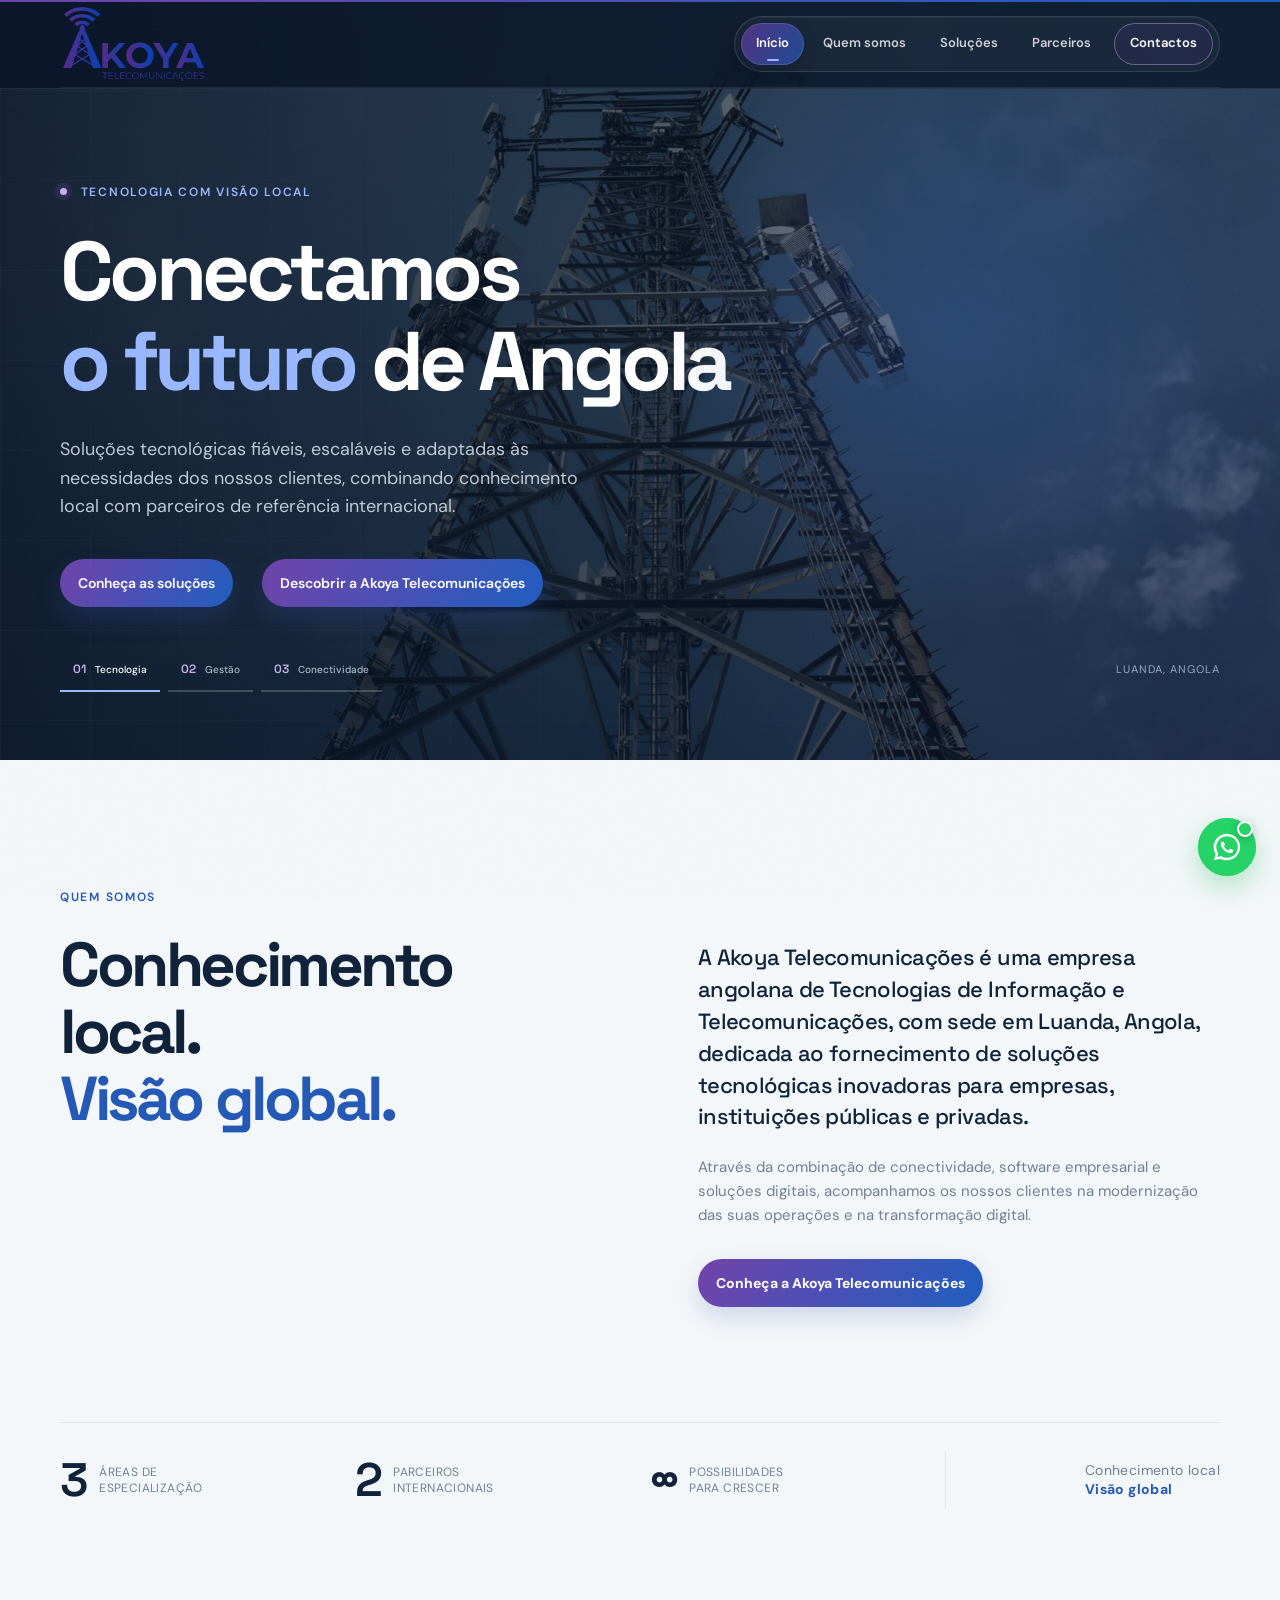
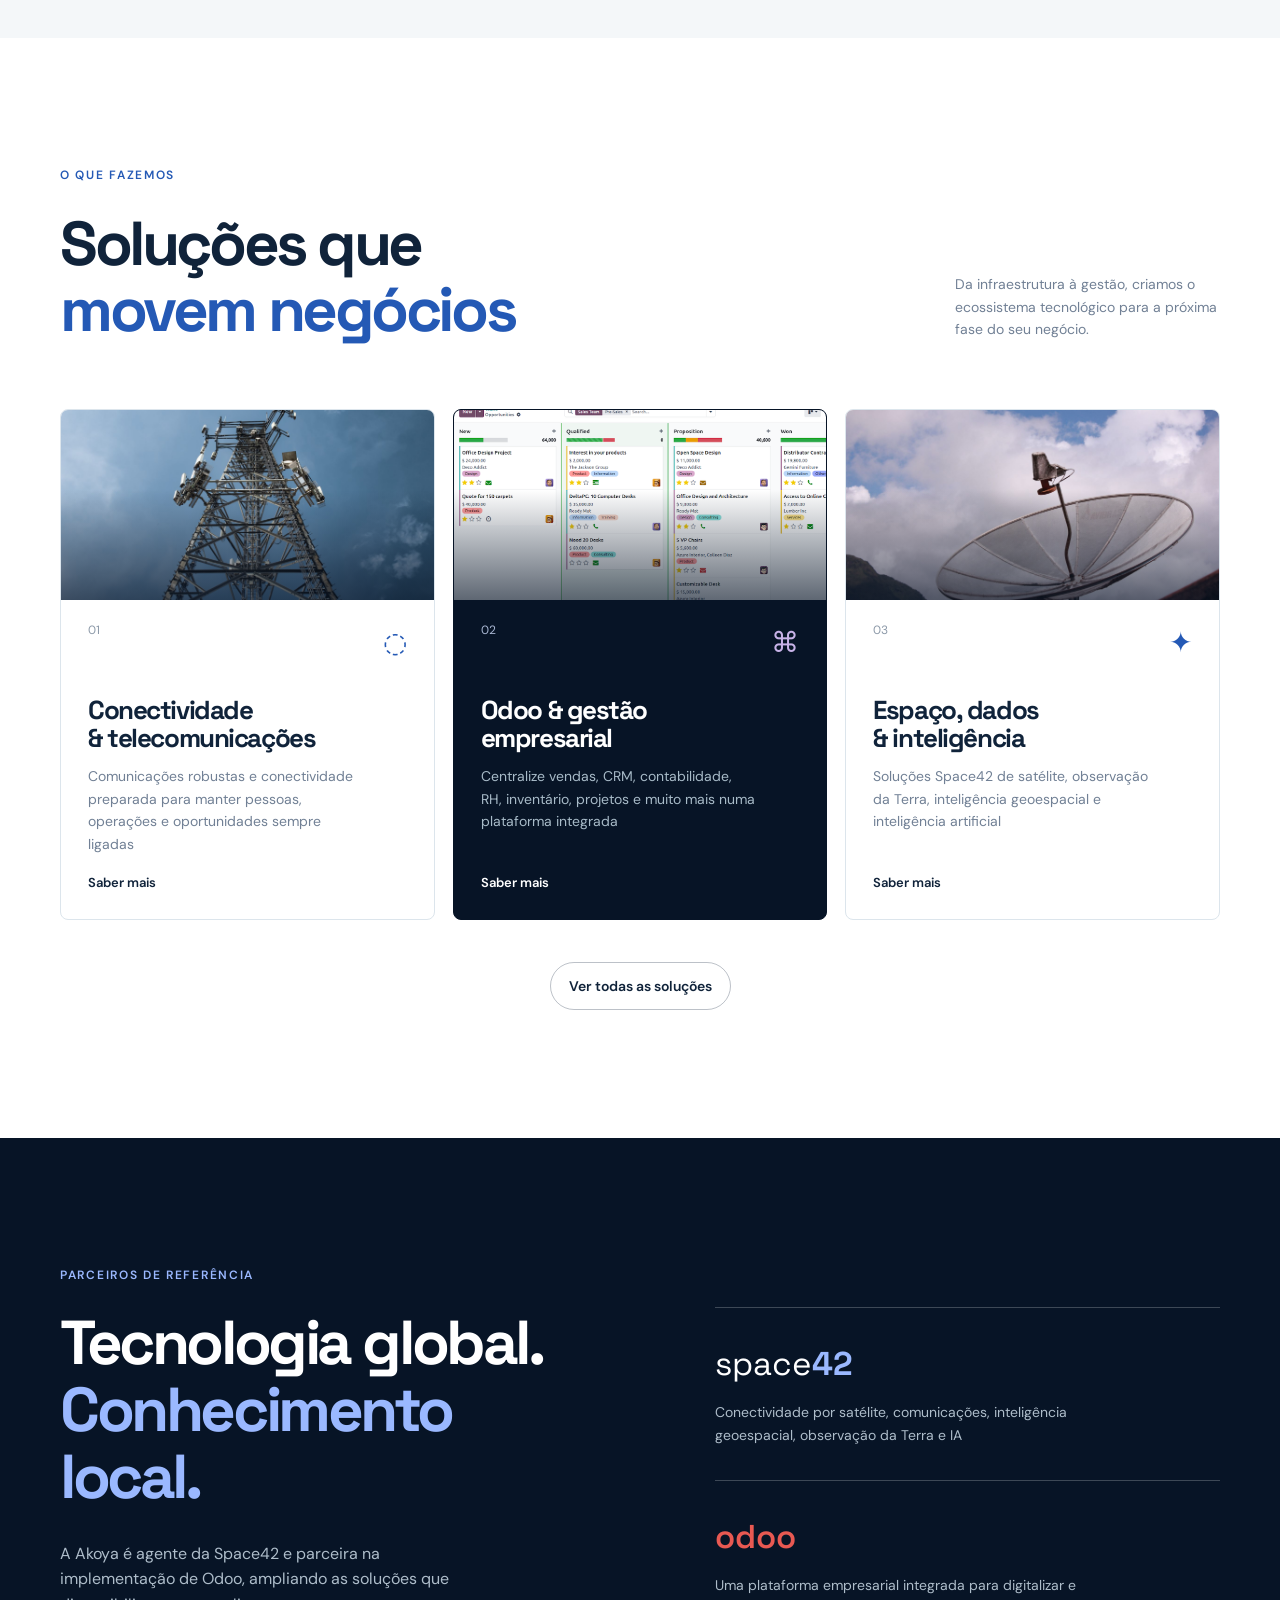
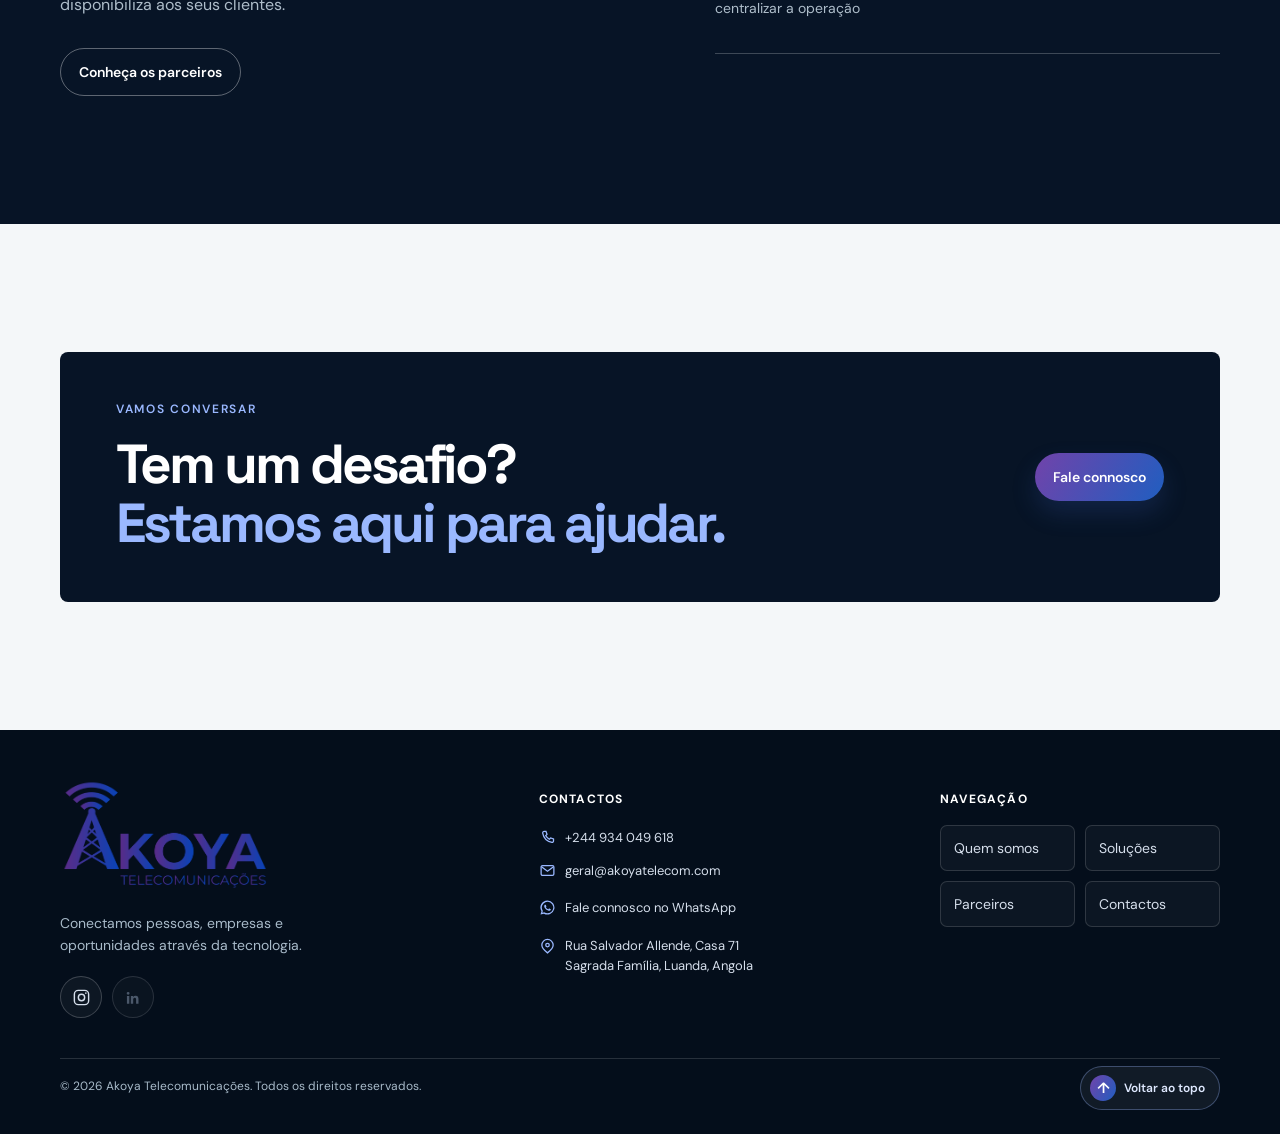
==== commit 642a34bb: "Add files via upload" ====
--- a/index.html
+++ b/index.html
@@ -13,7 +13,7 @@
   <link rel="shortcut icon" href="images/akoya_favicon.png?v=4" />
   <link rel="apple-touch-icon" href="images/akoya_favicon.png?v=4" />
   <link rel="manifest" href="manifest.json" />
-  <link rel="stylesheet" href="styles.css?v=6" />
+  <link rel="stylesheet" href="styles.css?v=8" />
 </head>
 <body>
   <a class="skip-link" href="#conteudo">Ir para o conteúdo</a>
--- a/styles.css
+++ b/styles.css
@@ -307,17 +307,23 @@
   border-radius: 50%;
   animation: whatsapp-wave 3.2s ease-out 1.4s infinite;
 }
+.whatsapp-float::after {
+  content: "";
+  position: absolute;
+  top: 3px;
+  right: 3px;
+  width: 12px;
+  height: 12px;
+  border: 2px solid #fff;
+  border-radius: 50%;
+  background: #25d366;
+  box-shadow: 0 2px 8px rgba(7,20,38,.24);
+  animation: whatsapp-status 2.6s ease-in-out 1.2s infinite;
+}
 .whatsapp-float:hover,
 .whatsapp-float:focus-visible {
   transform: translateY(-3px) scale(1.04);
   background: #25d366;
-}
-body.footer-visible .whatsapp-float {
-  opacity: 0;
-  visibility: hidden;
-  pointer-events: none;
-  box-shadow: 0 18px 44px rgba(7,20,38,.34), 0 0 0 8px rgba(32,184,88,.10);
-  animation-play-state: paused;
 }
 .whatsapp-float-icon {
   display: grid;
@@ -349,6 +355,10 @@
   0%, 65%, 100% { opacity: 0; transform: scale(.82); }
   72% { opacity: .75; }
   88% { opacity: 0; transform: scale(1.65); }
+}
+@keyframes whatsapp-status {
+  0%, 100% { transform: scale(1); }
+  50% { transform: scale(.82); }
 }
 
 .reveal { opacity:0; transform:translateY(20px); transition:opacity .75s ease, transform .75s ease; }
